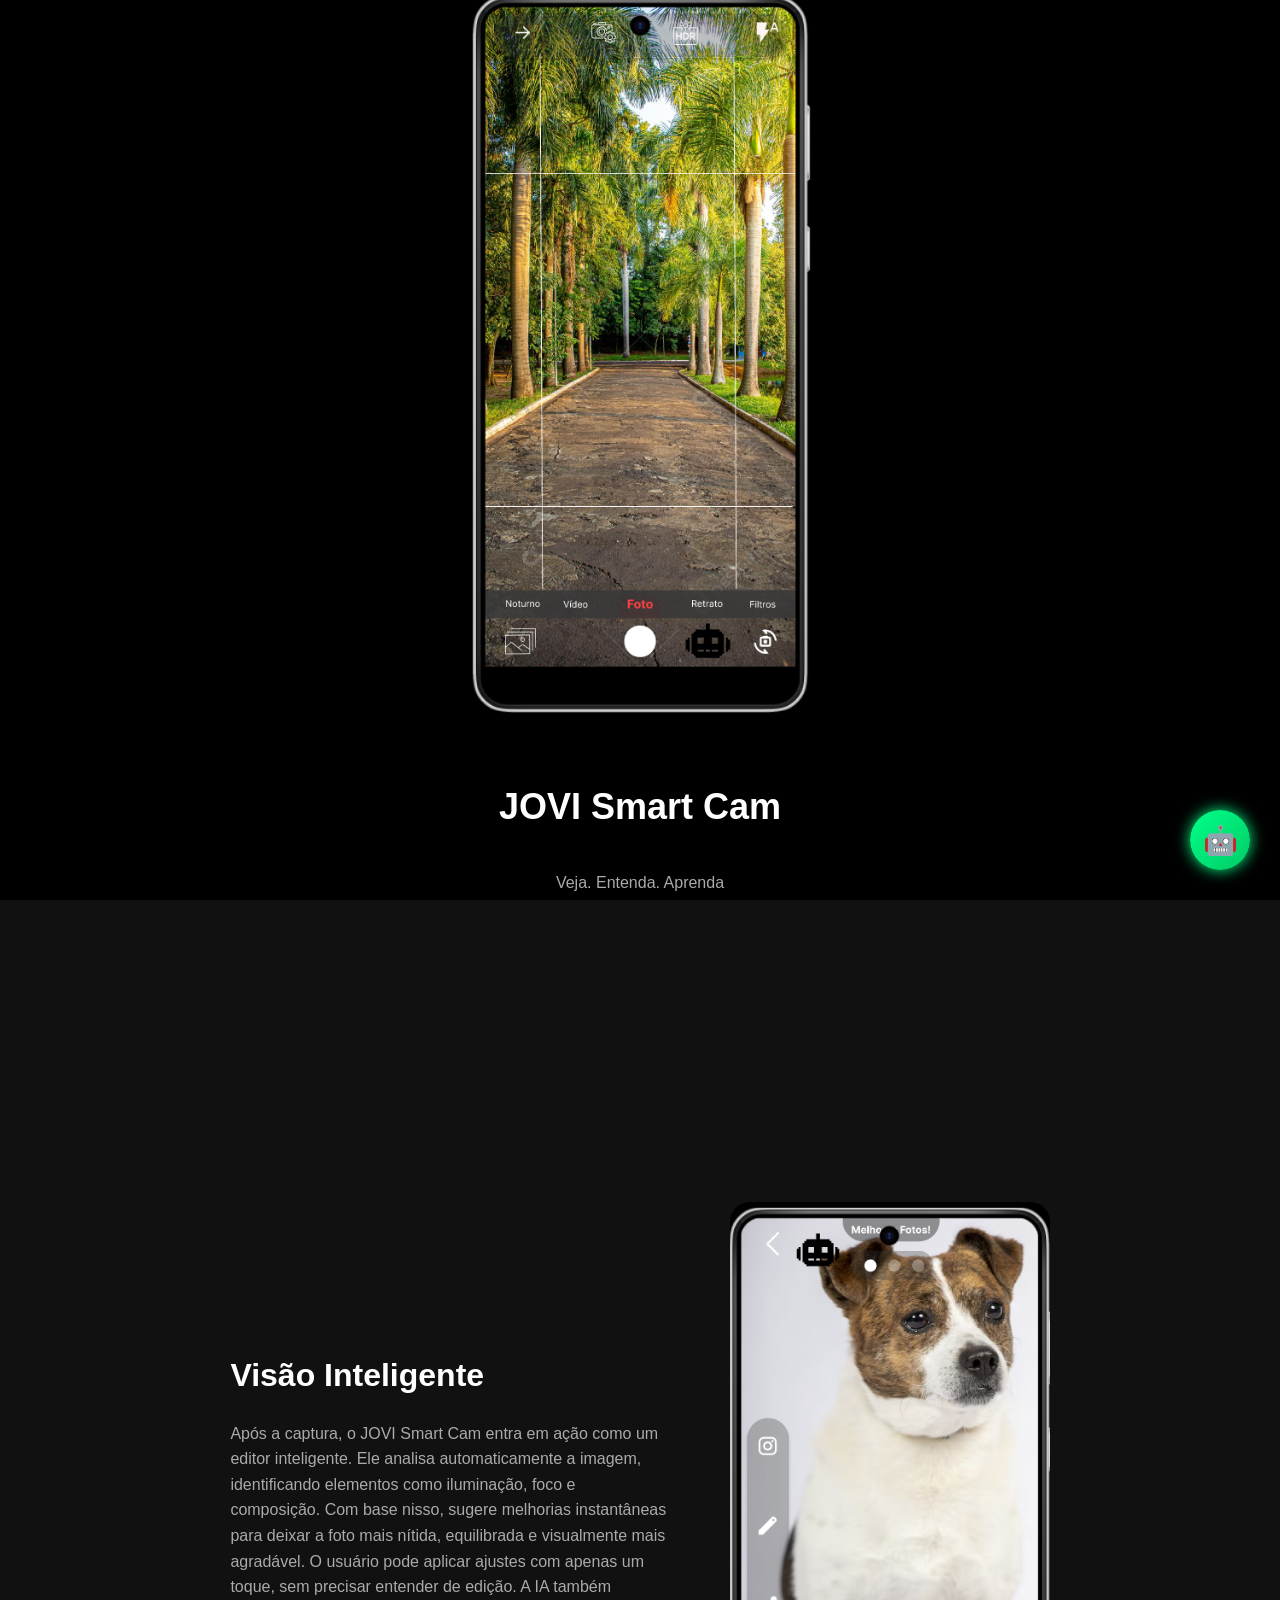
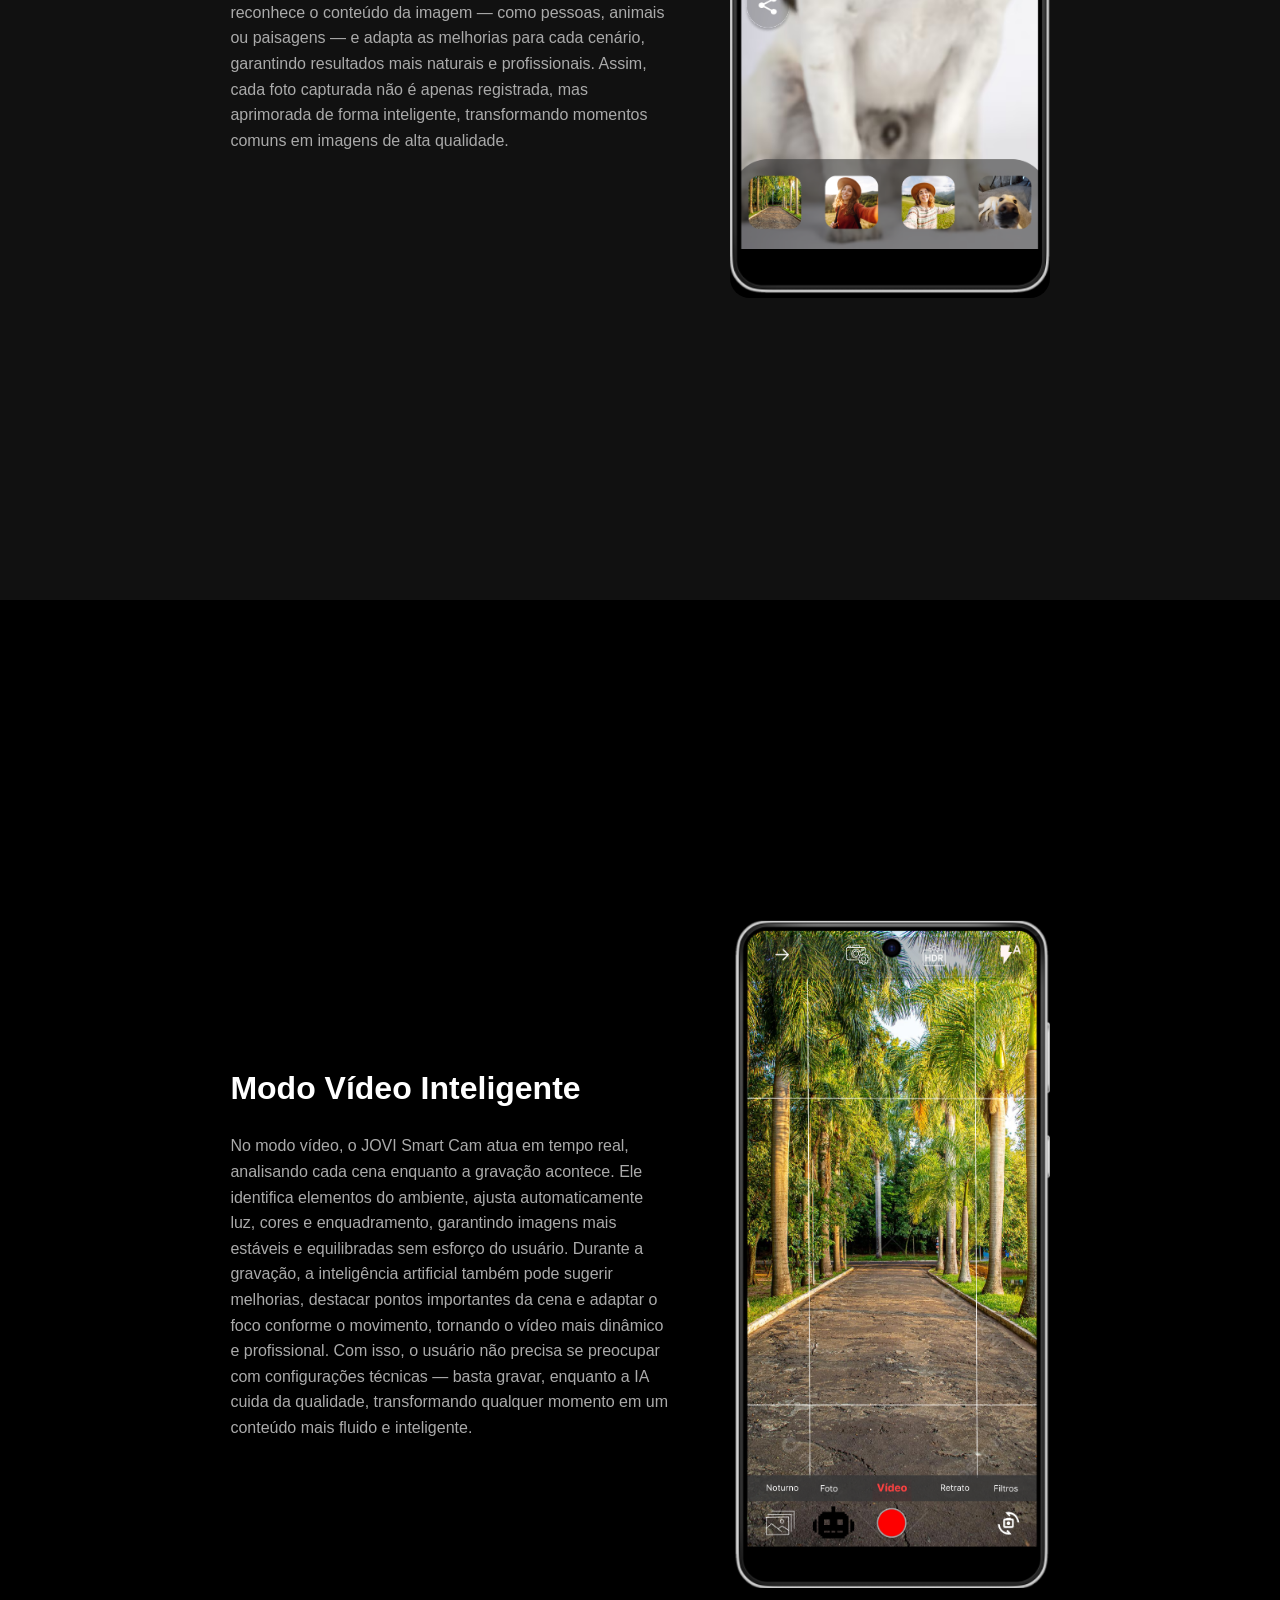
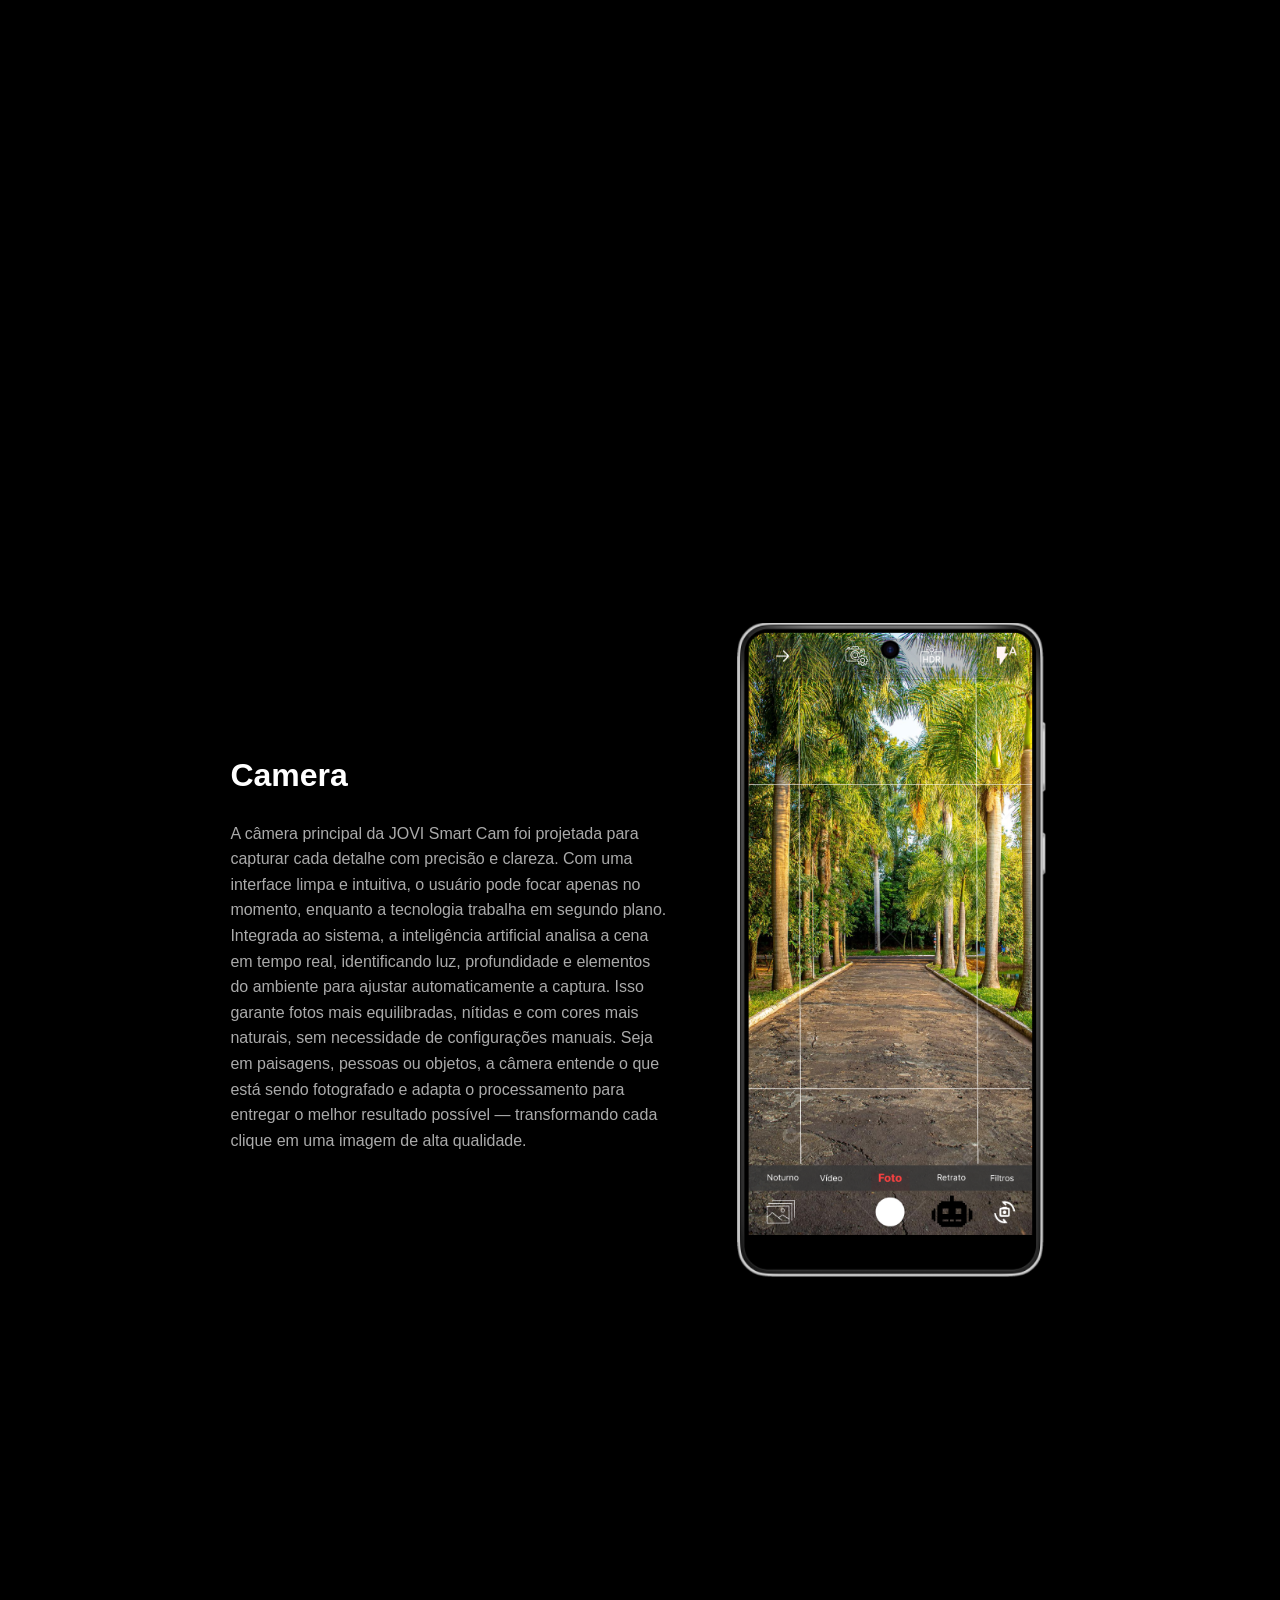
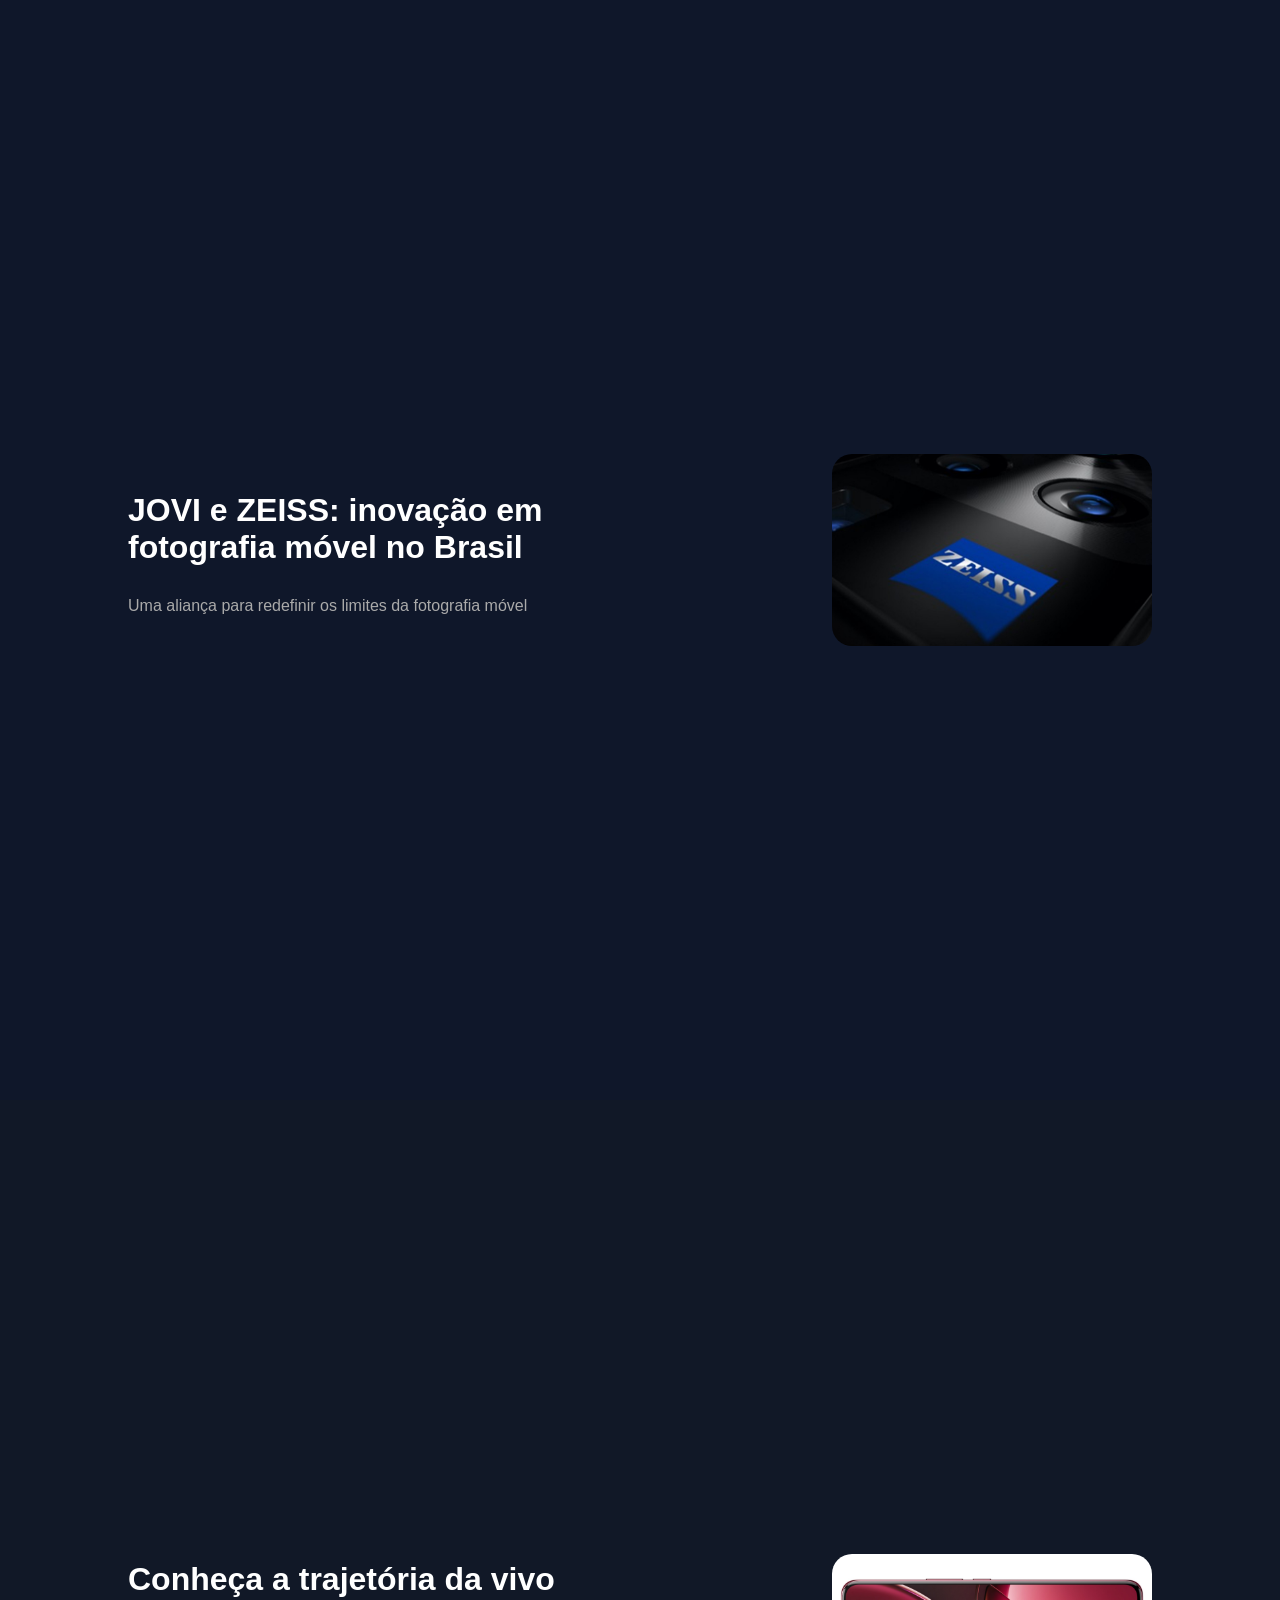
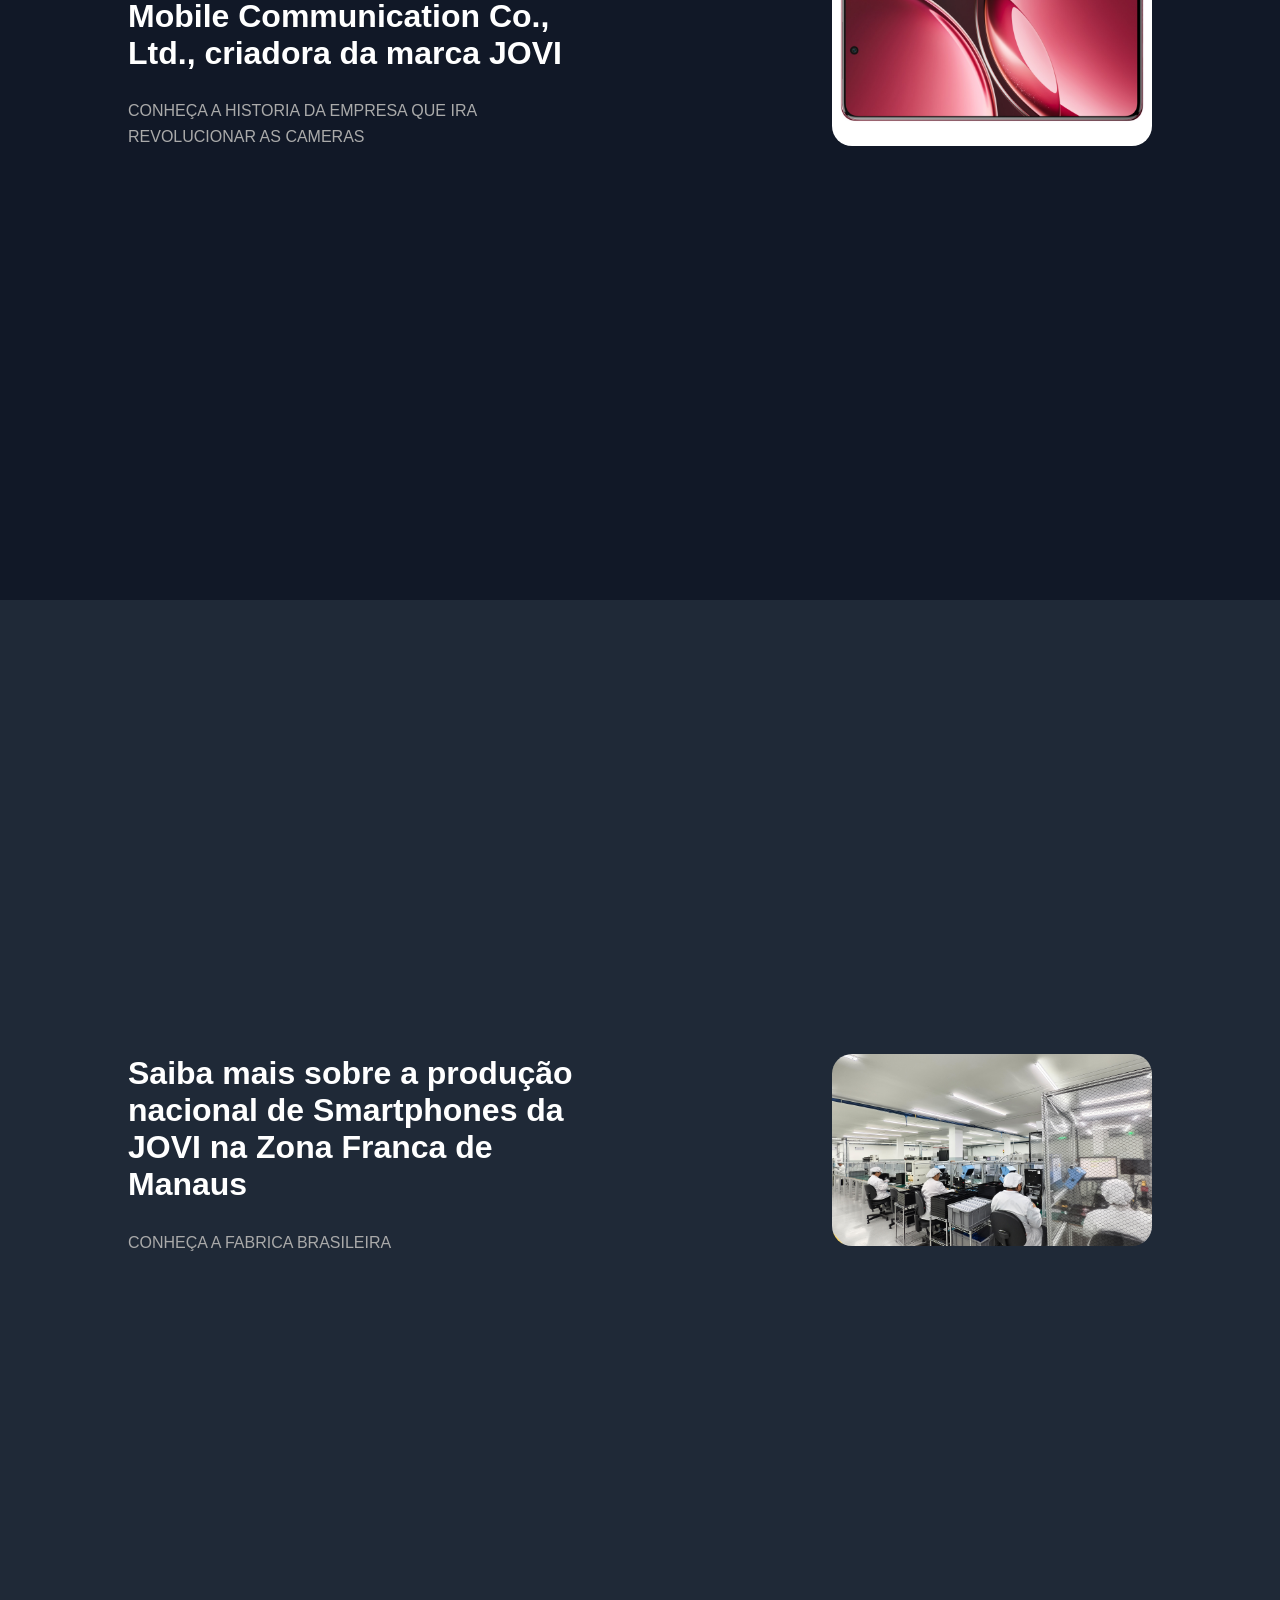
==== index.html @ 8825c3c0 "Add files via upload" ====
<!DOCTYPE html>
<html lang="pt-br">
<head>
<meta charset="UTF-8">
<meta name="viewport" content="width=device-width, initial-scale=1.0">
<title>JOVI Smart Cam</title>

<link rel="stylesheet" href="style.css">
</head>

<body>

<!-- HERO -->
<section class="hero">
    <img src="nova.png" class="animar">

    <h1 class="animar">JOVI Smart Cam</h1>

    <p class="animar">
   Veja. Entenda. Aprenda
    </p>
</section>

<!-- BLOCO 1 -->
<section class="bloco-simples">
    <div class="secao">
        <div class="texto">
            <h2>Visão Inteligente</h2>
            <p>Após a captura, o JOVI Smart Cam entra em ação como um editor inteligente. Ele analisa automaticamente a imagem, identificando elementos como iluminação, foco e composição. Com base nisso, sugere melhorias instantâneas para deixar a foto mais nítida, equilibrada e visualmente mais agradável.
O usuário pode aplicar ajustes com apenas um toque, sem precisar entender de edição. A IA também reconhece o conteúdo da imagem — como pessoas, animais ou paisagens — e adapta as melhorias para cada cenário, garantindo resultados mais naturais e profissionais.
Assim, cada foto capturada não é apenas registrada, mas aprimorada de forma inteligente, transformando momentos comuns em imagens de alta qualidade.</p>
        </div>
        <img src="cachhoro.png" class="animar">
    </div>
</section>

<!-- BLOCO 2 -->
<section class="bloco-simples">
    <div class="secao reverso">
        <img src="video.png" class="animar">
        <div class="texto">
            <h2>Modo Vídeo Inteligente</h2>
            <p>No modo vídeo, o JOVI Smart Cam atua em tempo real, analisando cada cena enquanto a gravação acontece. Ele identifica elementos do ambiente, ajusta automaticamente luz, cores e enquadramento, garantindo imagens mais estáveis e equilibradas sem esforço do usuário.
Durante a gravação, a inteligência artificial também pode sugerir melhorias, destacar pontos importantes da cena e adaptar o foco conforme o movimento, tornando o vídeo mais dinâmico e profissional.
Com isso, o usuário não precisa se preocupar com configurações técnicas — basta gravar, enquanto a IA cuida da qualidade, transformando qualquer momento em um conteúdo mais fluido e inteligente.</p>
        </div>
    </div>
</section>
<section class="bloco-simples">
    <div class="secao reverso">
        <img src="nova.png" class="animar">
        <div class="texto">
            <h2>Camera</h2>
            <p>A câmera principal da JOVI Smart Cam foi projetada para capturar cada detalhe com precisão e clareza. Com uma interface limpa e intuitiva, o usuário pode focar apenas no momento, enquanto a tecnologia trabalha em segundo plano.
Integrada ao sistema, a inteligência artificial analisa a cena em tempo real, identificando luz, profundidade e elementos do ambiente para ajustar automaticamente a captura. Isso garante fotos mais equilibradas, nítidas e com cores mais naturais, sem necessidade de configurações manuais.
Seja em paisagens, pessoas ou objetos, a câmera entende o que está sendo fotografado e adapta o processamento para entregar o melhor resultado possível — transformando cada clique em uma imagem de alta qualidade.</p>
        </div>
    </div>
</section>

<!-- SEÇÃO 1 -->
<a href="https://www.jovimobile.com/br/about-jovi/news/jovi-zeiss-fotografia" target="_blank" class="bloco">
    <section class="secao">
        <div class="texto">
            <h2>JOVI e ZEISS: inovação em fotografia móvel no Brasil</h2>
            <p>Uma aliança para redefinir os limites da fotografia móvel</p>
        </div>
        <img src="zeiss.jpg">
    </section>
</a>

<!-- SEÇÃO 2 -->
<a href="https://www.jovimobile.com/br/about-jovi/news/historia-da-jovi-no-mundo" target="_blank" class="bloco">
    <section class="secao reverso">
        <img src="jvo.jpg">
        <div class="texto">
            <h2>Conheça a trajetória da vivo Mobile Communication Co., Ltd., criadora da marca JOVI</h2>
            <p>CONHEÇA A HISTORIA DA EMPRESA QUE IRA REVOLUCIONAR AS CAMERAS</p>
        </div>
    </section>
</a>

<!-- SEÇÃO 3 -->
<a href="https://www.jovimobile.com/br/about-jovi/news/producao-nacional-brasil" target="_blank" class="bloco">
    <section class="secao">
        <div class="texto">
            <h2>Saiba mais sobre a produção nacional de Smartphones da JOVI na Zona Franca de Manaus</h2>
            <p>CONHEÇA A FABRICA BRASILEIRA</p>
        </div>
        <img src="manaus.jpg">
    </section>
</a>

<!-- BOTÃO -->
<a href="assistente.html" target="_blank">
    <div class="botao">🤖</div>
</a>

<script>
const elementos = document.querySelectorAll('.animar');

function ativar() {
    elementos.forEach(el => {
        const pos = el.getBoundingClientRect().top;
        const tela = window.innerHeight;

        if (pos < tela - 100) {
            el.classList.add('ativo');
        }
    });
}

window.addEventListener('load', ativar);
window.addEventListener('scroll', ativar);
</script>

</body>
</html>
---- style.css ----
/* RESET BÁSICO */
body {
    margin: 0;
    font-family: Arial, sans-serif;
    background: #000;
    color: white;
}

/* HERO */
.hero {
    height: 100vh;
    display: flex;
    flex-direction: column;
    justify-content: center;
    align-items: center;
    background: #000;
}

.hero img {
    width: 350px;
    margin-bottom: 40px;
}

.hero h1 {
    font-size: 36px;
}

.hero p {
    color: #aaa;
}

/* ANIMAÇÃO */
.animar {
    opacity: 0;
    transform: translateY(50px);
    transition: 1s ease;
}

.animar.ativo {
    opacity: 1;
    transform: translateY(0);
}

/* BLOCOS SIMPLES */
.bloco-simples {
    padding: 100px 10%;
}

/* BLOCO CLICÁVEL */
.bloco {
    text-decoration: none;
    color: white;
    display: block;
}

/* SEÇÃO */
.secao {
    display: flex;
    align-items: center;
    justify-content: space-between;
    gap: 60px;
    min-height: 100vh;
    padding: 100px 10%;
    transition: 0.5s;
}

/* INVERTE LADO */
.reverso {
    flex-direction: row-reverse;
}

/* TEXTO */
.texto {
    max-width: 450px;
}

.texto h2 {
    font-size: 32px;
}

.texto p {
    color: #aaa;
    line-height: 1.6;
}

/* IMAGEM */
.secao img {
    width: 320px;
    border-radius: 20px;
    transition: 0.4s;
}

/* HOVER */
.bloco:hover img {
    transform: scale(1.05);
}

.bloco:hover {
    background: #111;
}

/* BOTÃO IA */
.botao {
    position: fixed;
    bottom: 30px;
    right: 30px;
    background: linear-gradient(135deg, #00ff88, #00cc66);
    width: 60px;
    height: 60px;
    border-radius: 50%;
    display: flex;
    align-items: center;
    justify-content: center;
    font-size: 28px;
    box-shadow: 0 0 15px #00ff88;
    cursor: pointer;
}

/* ========================= */
/* 🎨 CORES DIFERENTES (CHAVE) */
/* ========================= */

/* BLOCO 1 */
.bloco:nth-of-type(1) {
    background: #0f172a; /* azul escuro */
}

/* BLOCO 2 */
.bloco:nth-of-type(2) {
    background: #111827; /* azul/cinza */
}

/* BLOCO 3 */
.bloco:nth-of-type(3) {
    background: #1f2937; /* cinza premium */
}

/* BLOCOS SIMPLES */
.bloco-simples:nth-of-type(1) {
    background: #0b0b0b;
}

.bloco-simples:nth-of-type(2) {
    background: #111;
}

/* TRANSIÇÃO SUAVE */
.secao {
    transition: background 0.5s ease, transform 0.3s ease;
}
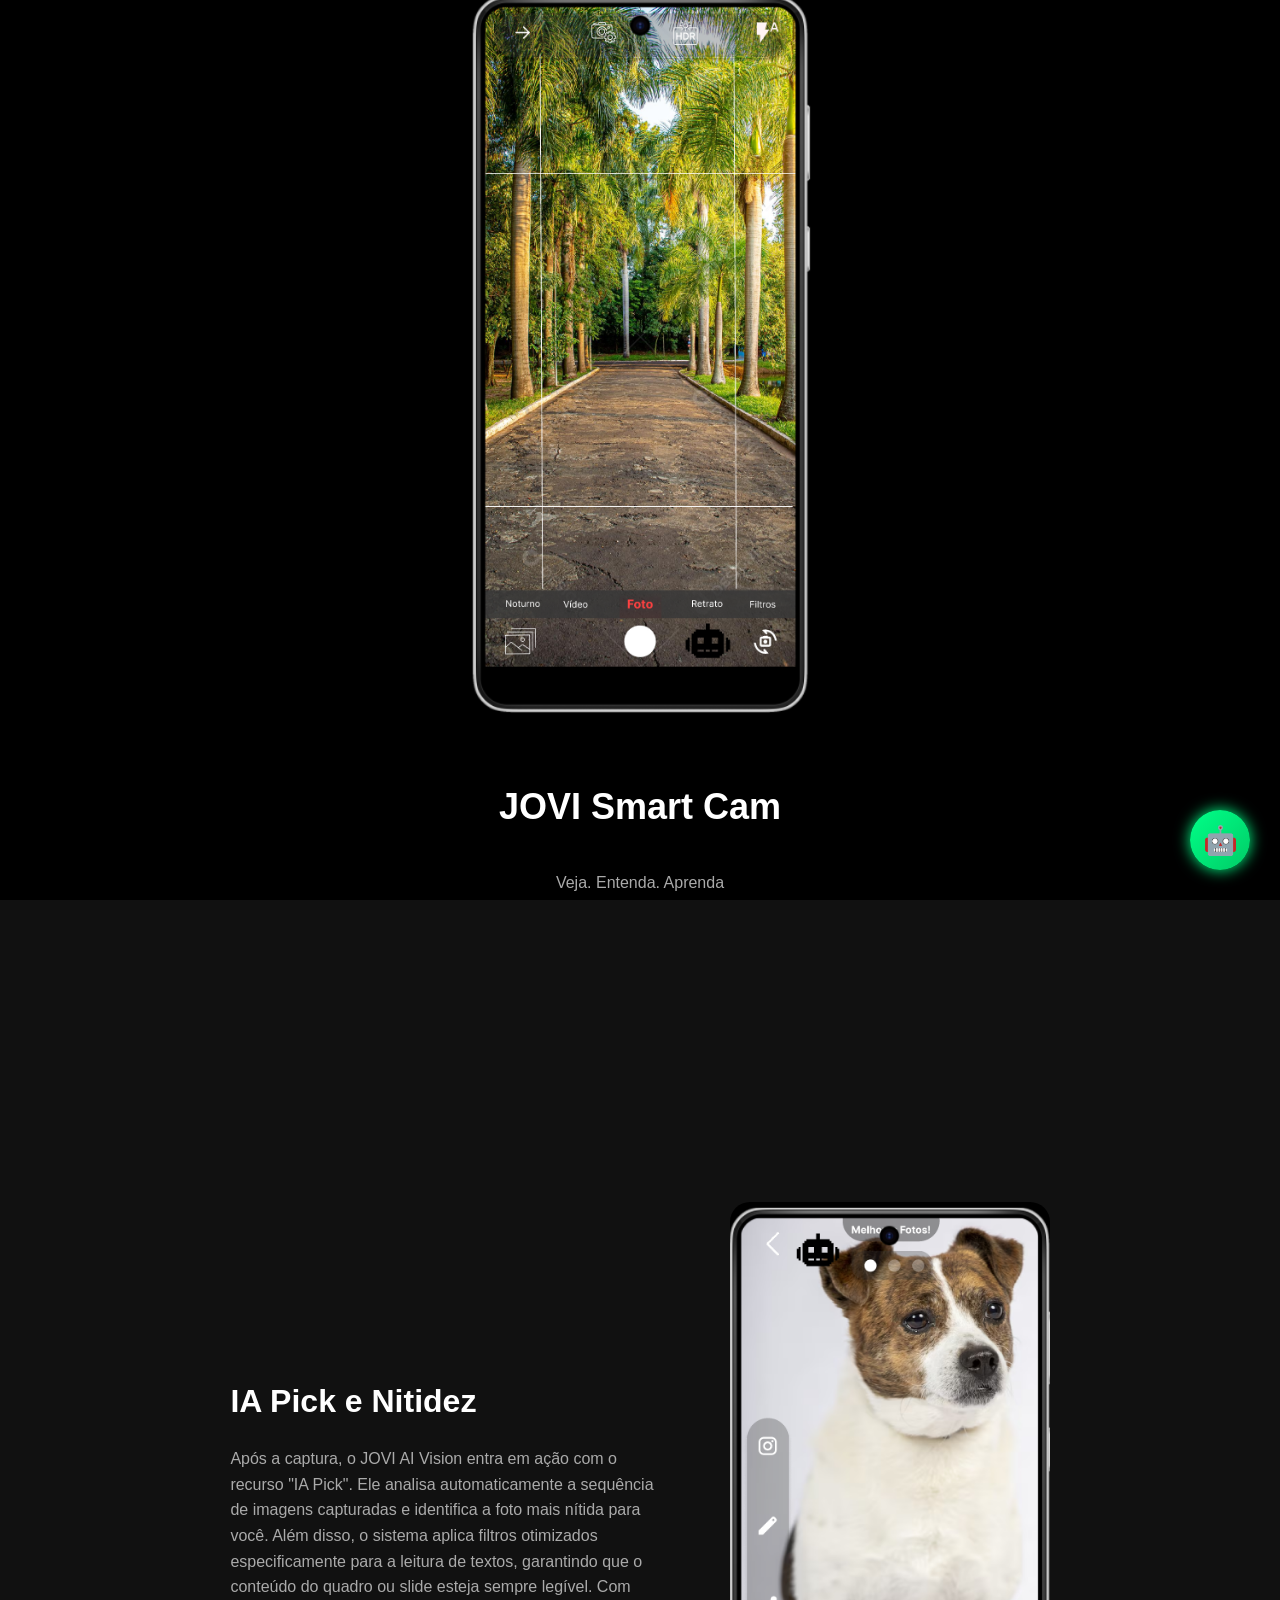
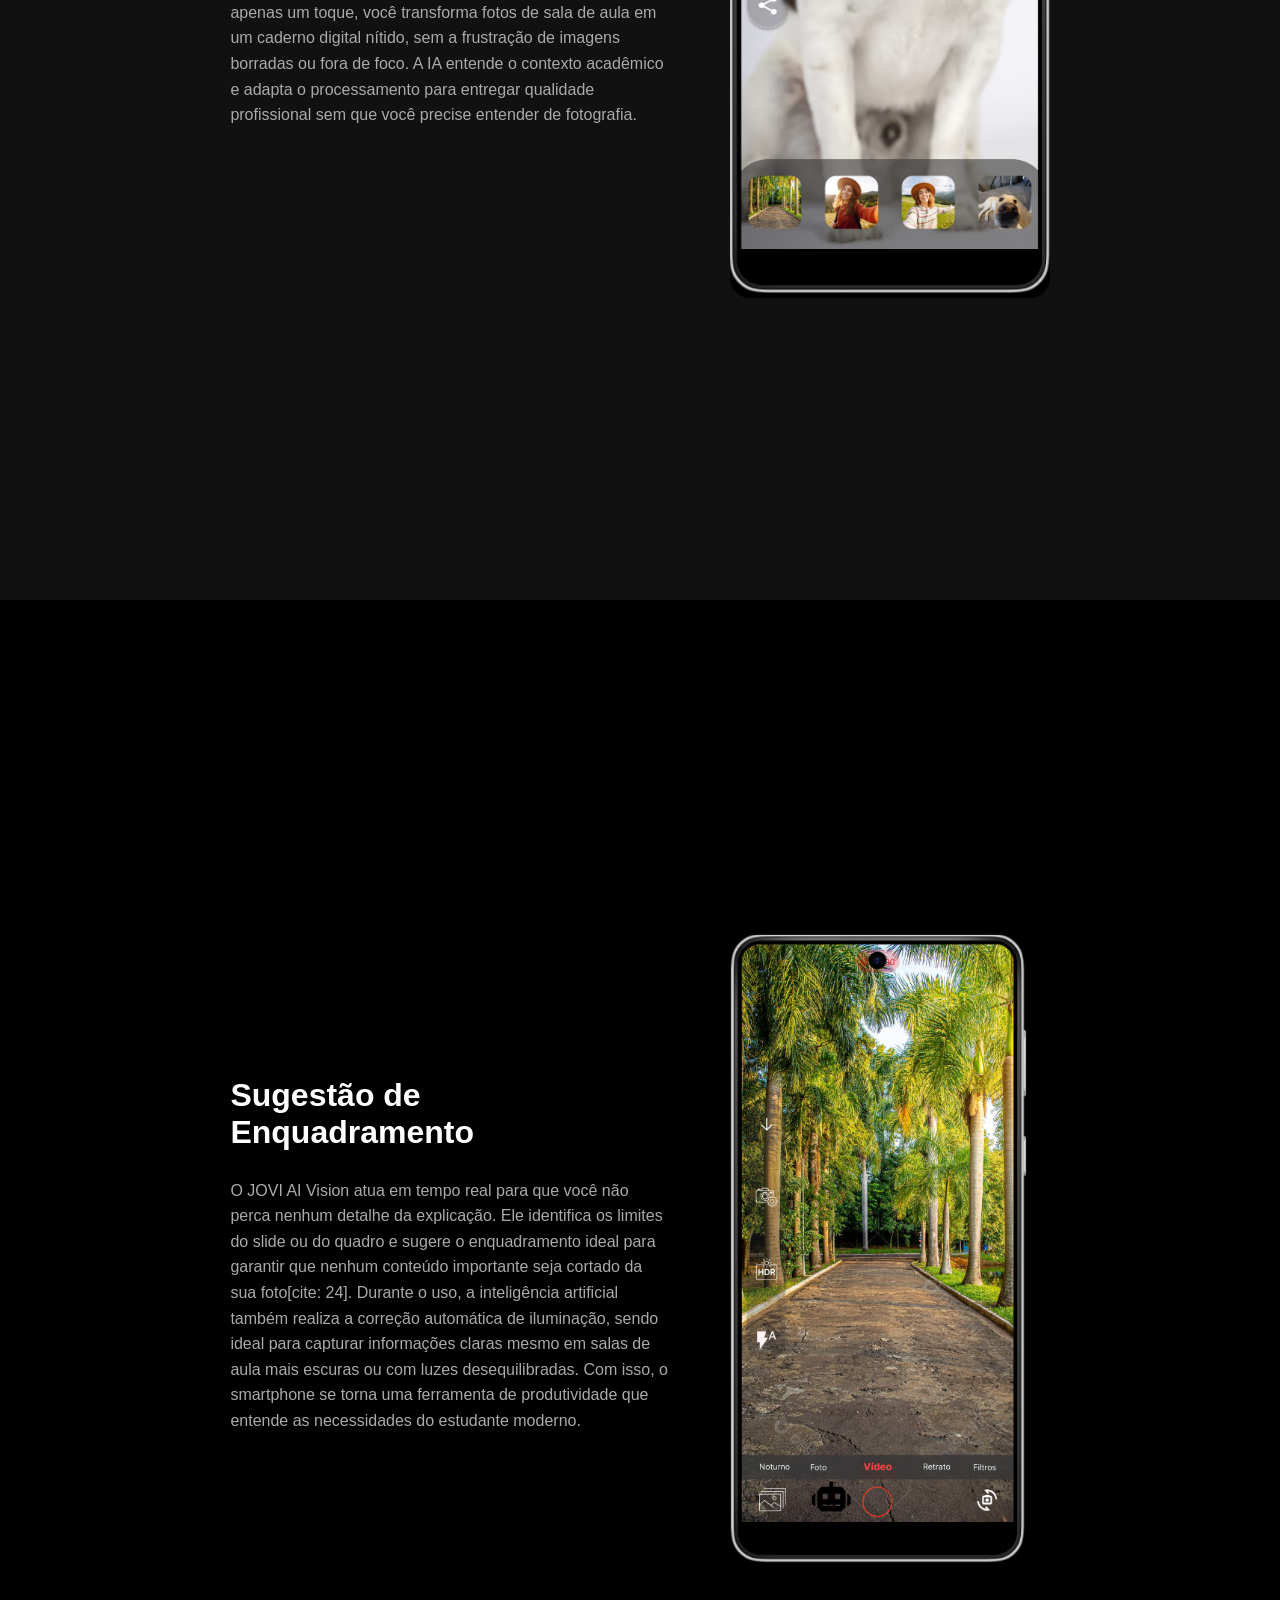
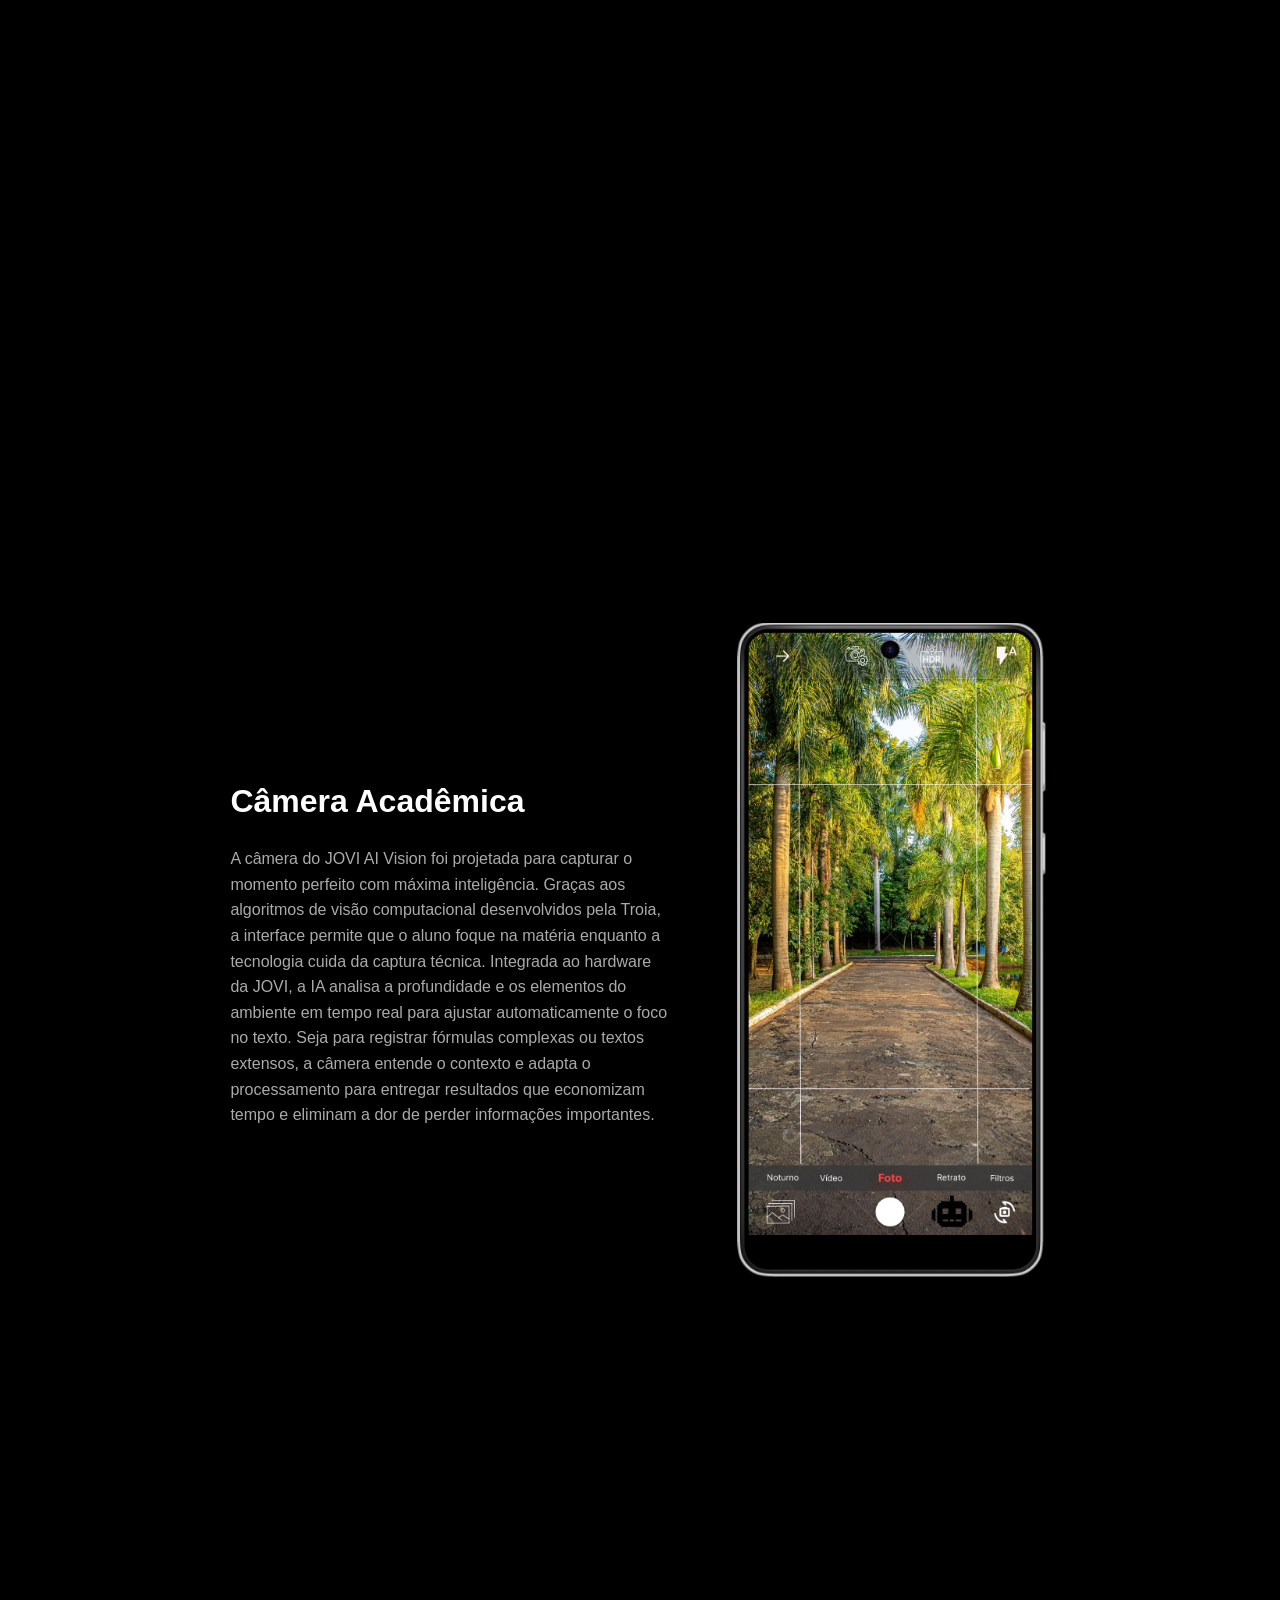
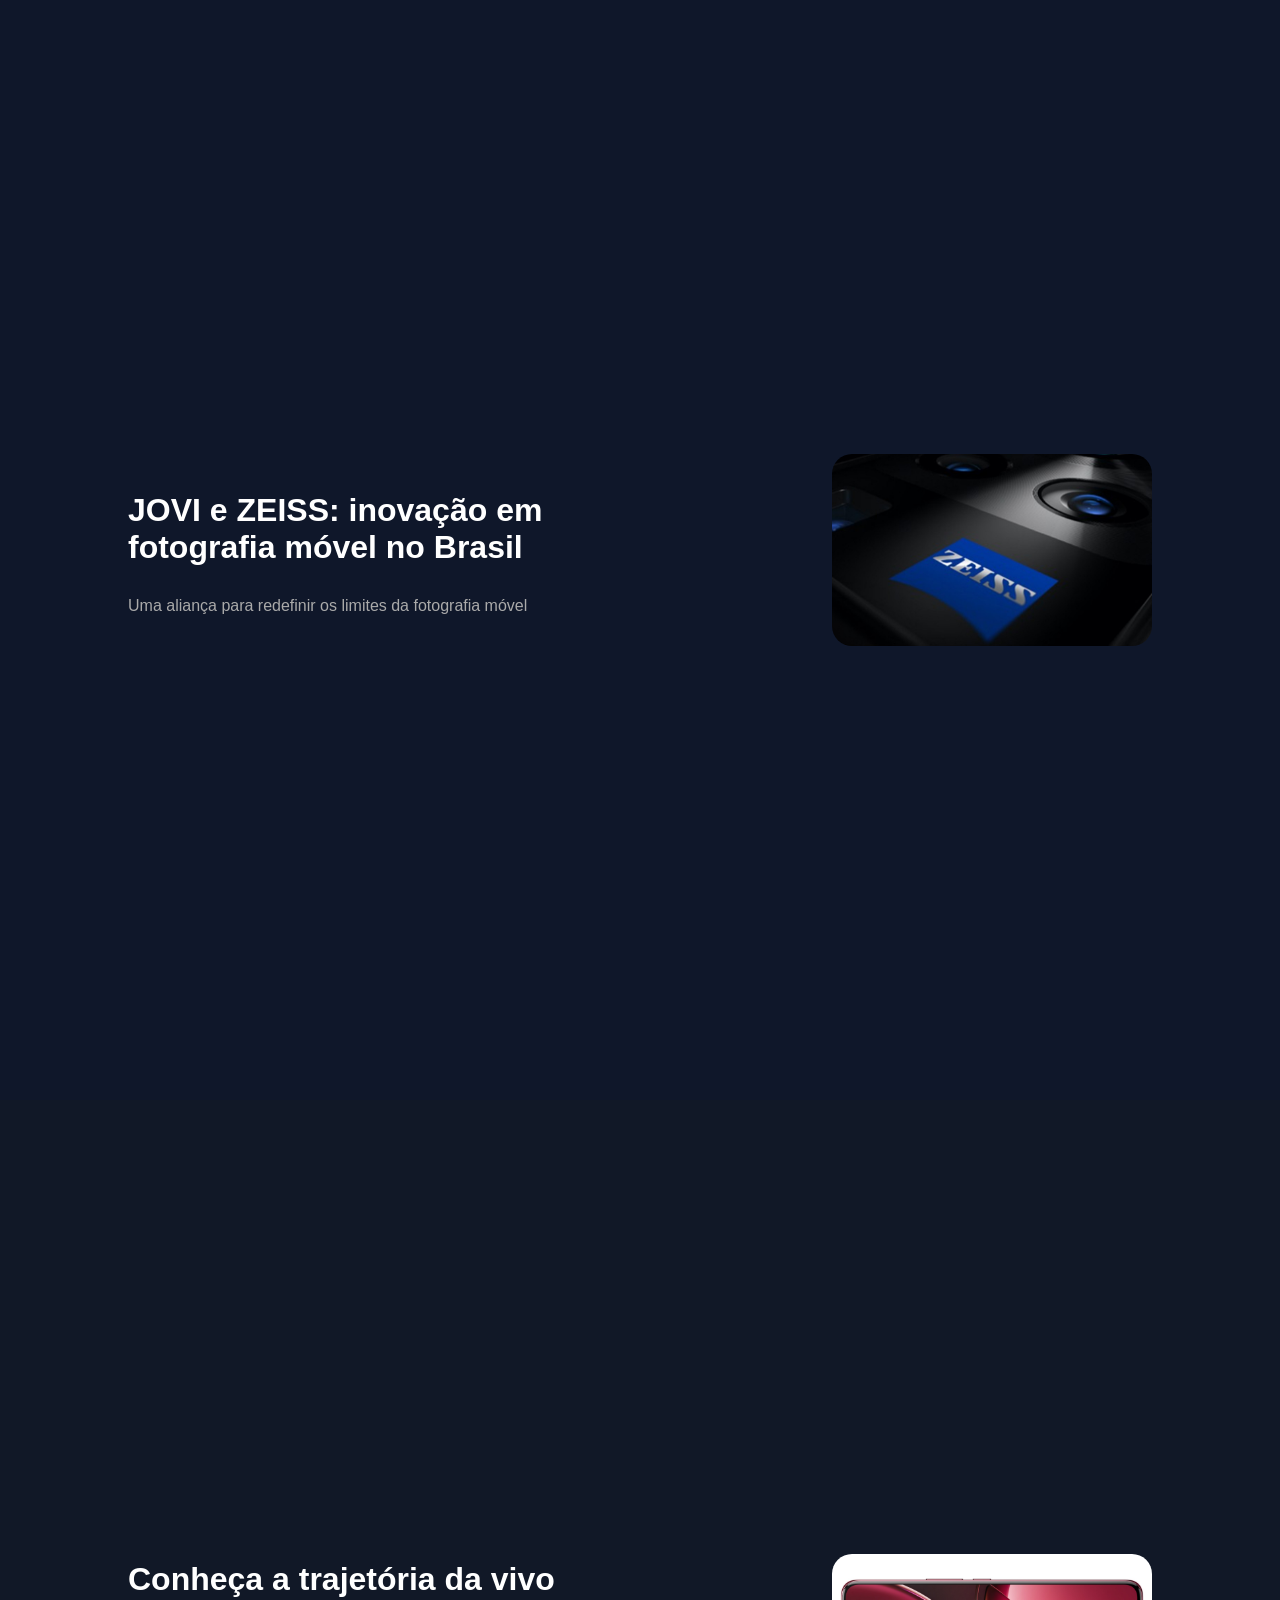
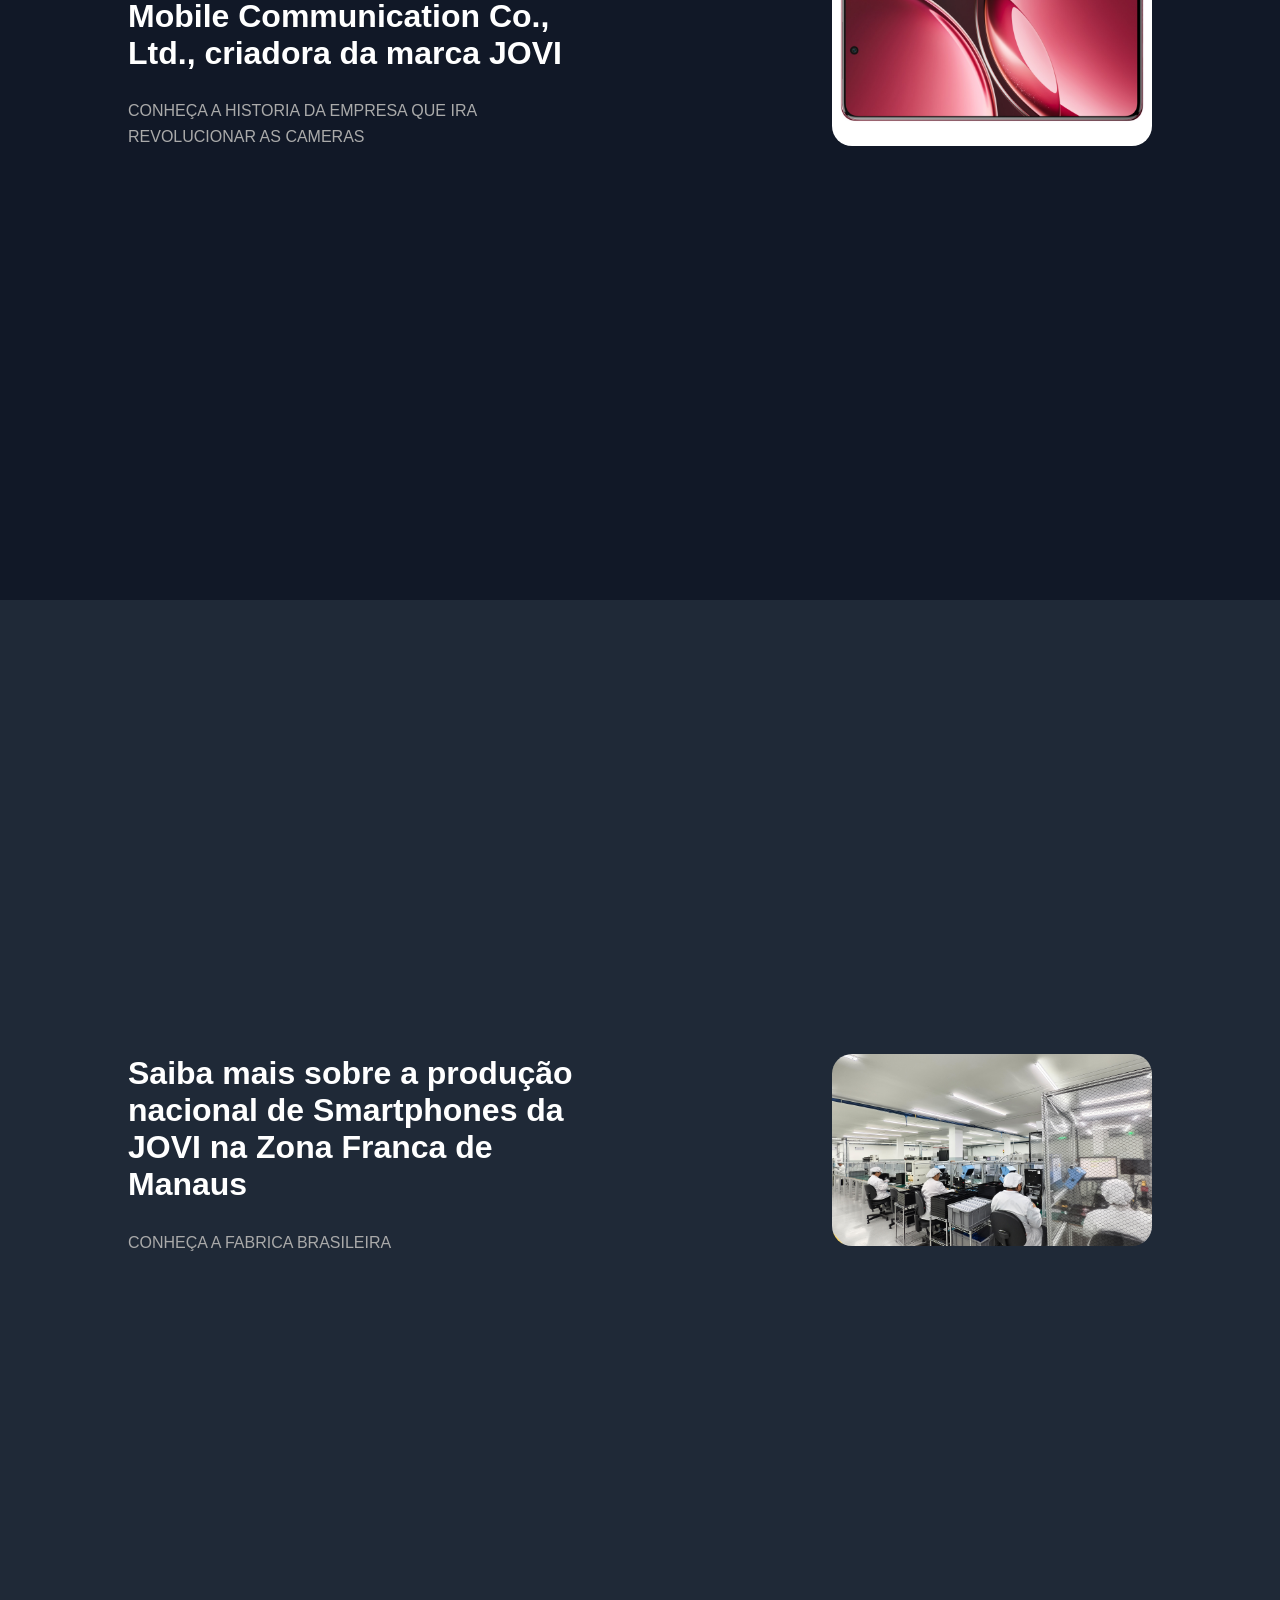
==== commit eec1ee55: "Update index.html" ====
--- a/index.html
+++ b/index.html
@@ -21,39 +21,35 @@
     </p>
 </section>
 
-<!-- BLOCO 1 -->
 <section class="bloco-simples">
     <div class="secao">
         <div class="texto">
-            <h2>Visão Inteligente</h2>
-            <p>Após a captura, o JOVI Smart Cam entra em ação como um editor inteligente. Ele analisa automaticamente a imagem, identificando elementos como iluminação, foco e composição. Com base nisso, sugere melhorias instantâneas para deixar a foto mais nítida, equilibrada e visualmente mais agradável.
-O usuário pode aplicar ajustes com apenas um toque, sem precisar entender de edição. A IA também reconhece o conteúdo da imagem — como pessoas, animais ou paisagens — e adapta as melhorias para cada cenário, garantindo resultados mais naturais e profissionais.
-Assim, cada foto capturada não é apenas registrada, mas aprimorada de forma inteligente, transformando momentos comuns em imagens de alta qualidade.</p>
+            <h2>IA Pick e Nitidez</h2>
+            <p>Após a captura, o JOVI AI Vision entra em ação com o recurso "IA Pick". Ele analisa automaticamente a sequência de imagens capturadas e identifica a foto mais nítida para você. Além disso, o sistema aplica filtros otimizados especificamente para a leitura de textos, garantindo que o conteúdo do quadro ou slide esteja sempre legível.
+Com apenas um toque, você transforma fotos de sala de aula em um caderno digital nítido, sem a frustração de imagens borradas ou fora de foco. A IA entende o contexto acadêmico e adapta o processamento para entregar qualidade profissional sem que você precise entender de fotografia.</p>
         </div>
         <img src="cachhoro.png" class="animar">
     </div>
 </section>
 
-<!-- BLOCO 2 -->
 <section class="bloco-simples">
     <div class="secao reverso">
-        <img src="video.png" class="animar">
+        <img src="grava.png" class="animar">
         <div class="texto">
-            <h2>Modo Vídeo Inteligente</h2>
-            <p>No modo vídeo, o JOVI Smart Cam atua em tempo real, analisando cada cena enquanto a gravação acontece. Ele identifica elementos do ambiente, ajusta automaticamente luz, cores e enquadramento, garantindo imagens mais estáveis e equilibradas sem esforço do usuário.
-Durante a gravação, a inteligência artificial também pode sugerir melhorias, destacar pontos importantes da cena e adaptar o foco conforme o movimento, tornando o vídeo mais dinâmico e profissional.
-Com isso, o usuário não precisa se preocupar com configurações técnicas — basta gravar, enquanto a IA cuida da qualidade, transformando qualquer momento em um conteúdo mais fluido e inteligente.</p>
+            <h2>Sugestão de Enquadramento</h2>
+            <p>O JOVI AI Vision atua em tempo real para que você não perca nenhum detalhe da explicação. Ele identifica os limites do slide ou do quadro e sugere o enquadramento ideal para garantir que nenhum conteúdo importante seja cortado da sua foto[cite: 24].
+Durante o uso, a inteligência artificial também realiza a correção automática de iluminação, sendo ideal para capturar informações claras mesmo em salas de aula mais escuras ou com luzes desequilibradas. Com isso, o smartphone se torna uma ferramenta de produtividade que entende as necessidades do estudante moderno.</p>
         </div>
     </div>
 </section>
+
 <section class="bloco-simples">
     <div class="secao reverso">
         <img src="nova.png" class="animar">
         <div class="texto">
-            <h2>Camera</h2>
-            <p>A câmera principal da JOVI Smart Cam foi projetada para capturar cada detalhe com precisão e clareza. Com uma interface limpa e intuitiva, o usuário pode focar apenas no momento, enquanto a tecnologia trabalha em segundo plano.
-Integrada ao sistema, a inteligência artificial analisa a cena em tempo real, identificando luz, profundidade e elementos do ambiente para ajustar automaticamente a captura. Isso garante fotos mais equilibradas, nítidas e com cores mais naturais, sem necessidade de configurações manuais.
-Seja em paisagens, pessoas ou objetos, a câmera entende o que está sendo fotografado e adapta o processamento para entregar o melhor resultado possível — transformando cada clique em uma imagem de alta qualidade.</p>
+            <h2>Câmera Acadêmica</h2>
+            <p>A câmera do JOVI AI Vision foi projetada para capturar o momento perfeito com máxima inteligência. Graças aos algoritmos de visão computacional desenvolvidos pela Troia, a interface permite que o aluno foque na matéria enquanto a tecnologia cuida da captura técnica.
+Integrada ao hardware da JOVI, a IA analisa a profundidade e os elementos do ambiente em tempo real para ajustar automaticamente o foco no texto. Seja para registrar fórmulas complexas ou textos extensos, a câmera entende o contexto e adapta o processamento para entregar resultados que economizam tempo e eliminam a dor de perder informações importantes.</p>
         </div>
     </div>
 </section>
@@ -115,4 +111,4 @@
 </script>
 
 </body>
-</html>+</html>
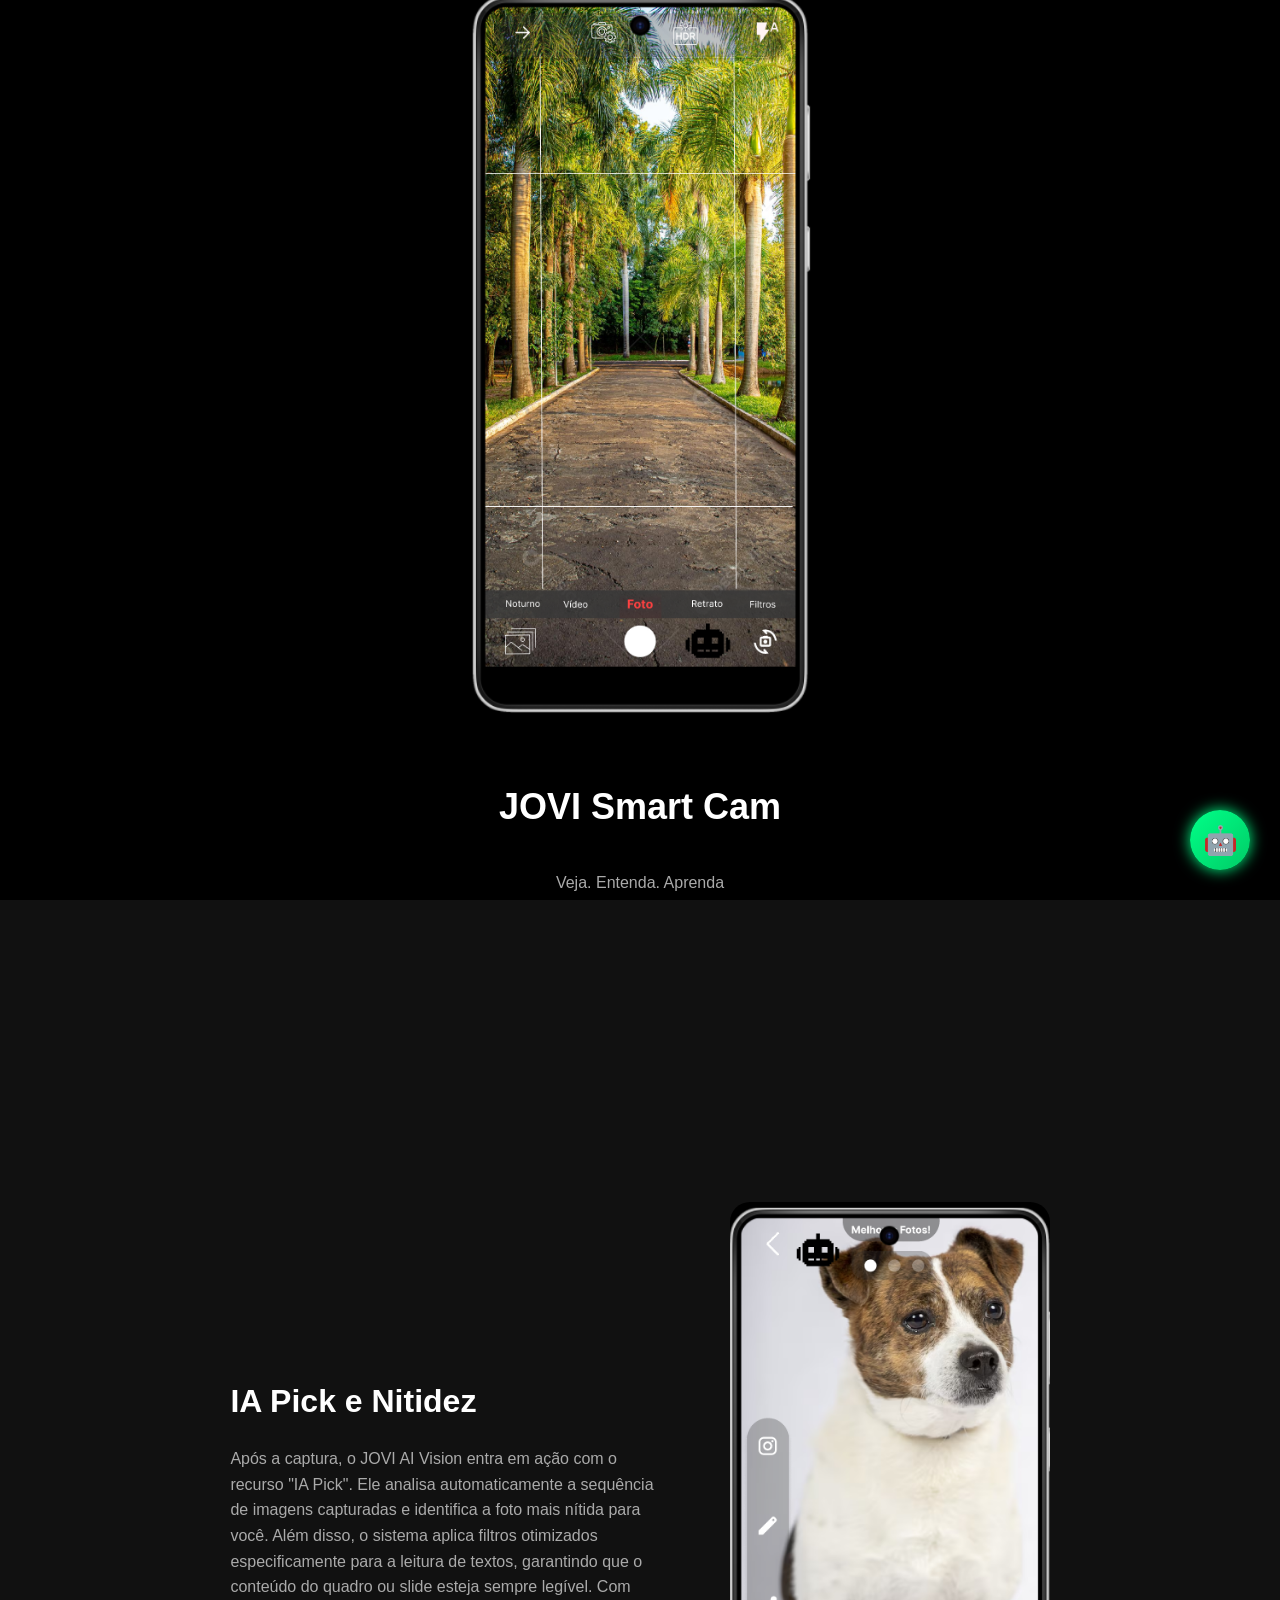
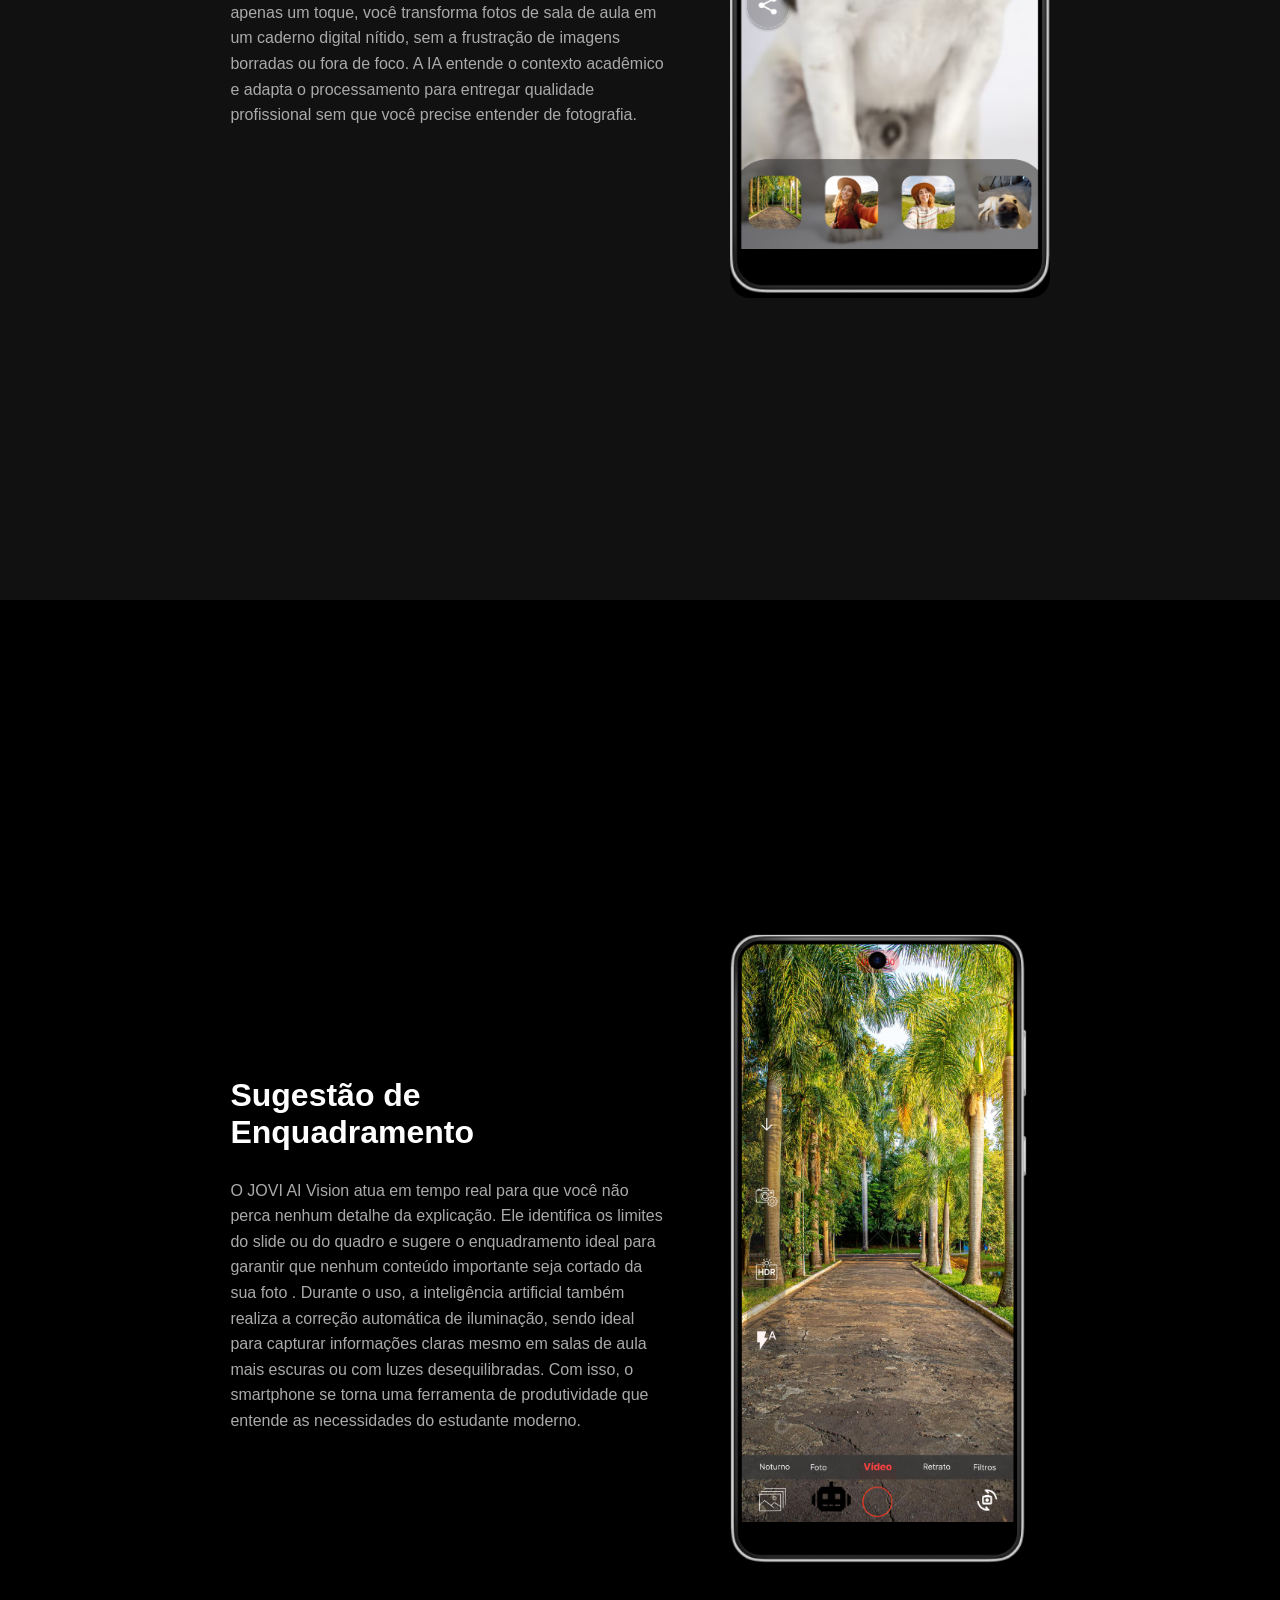
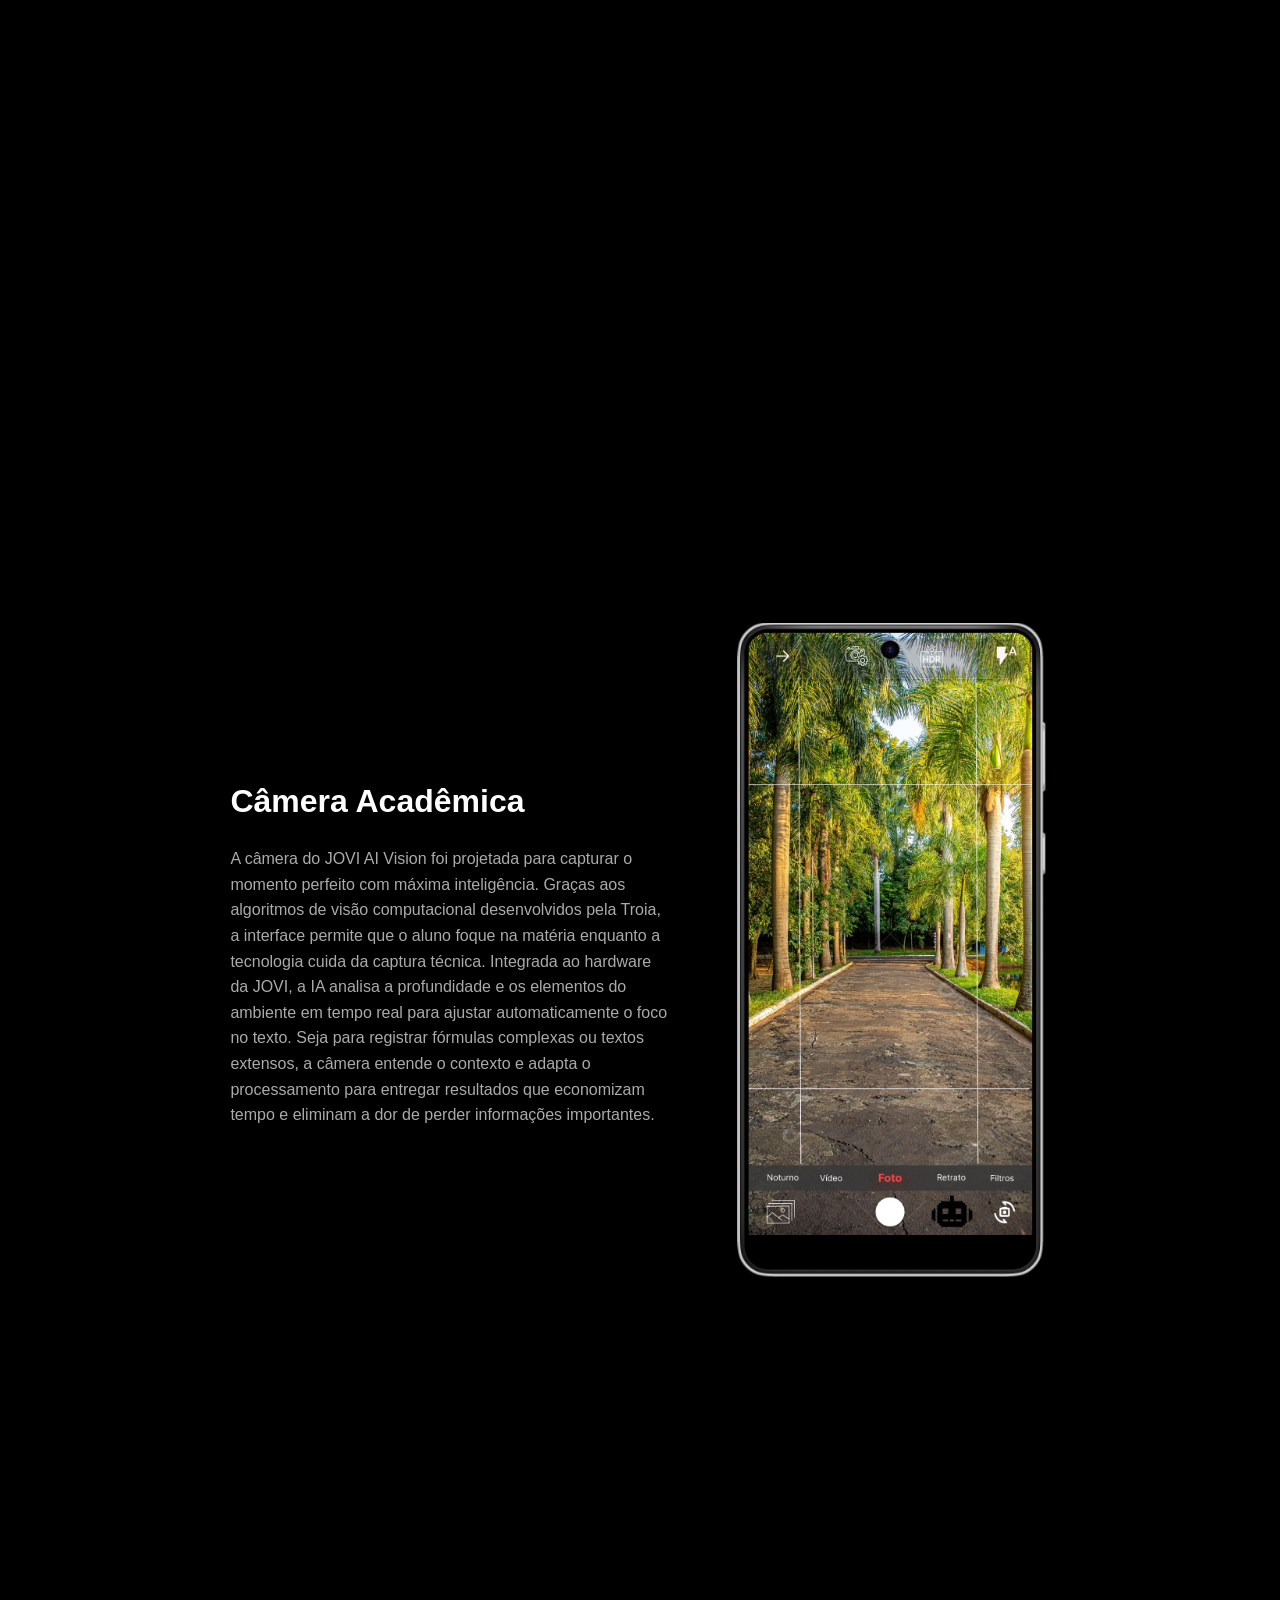
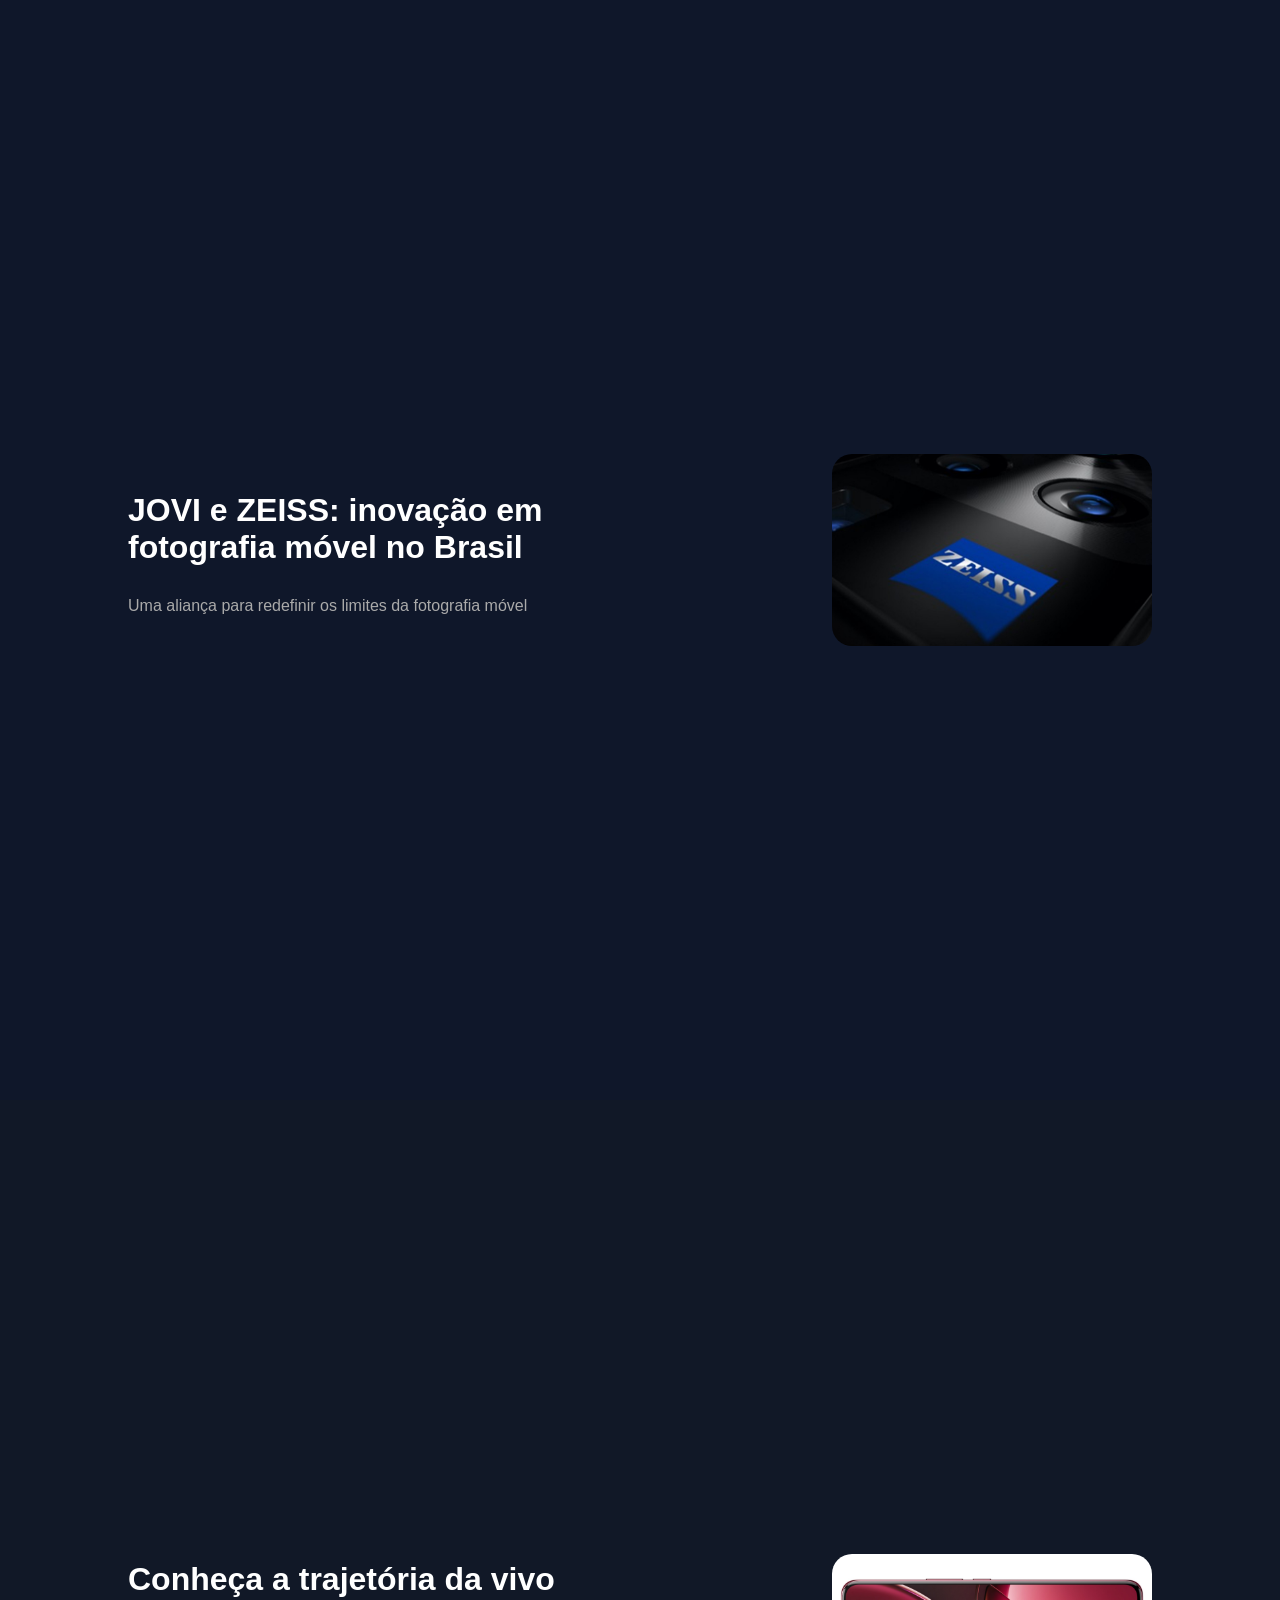
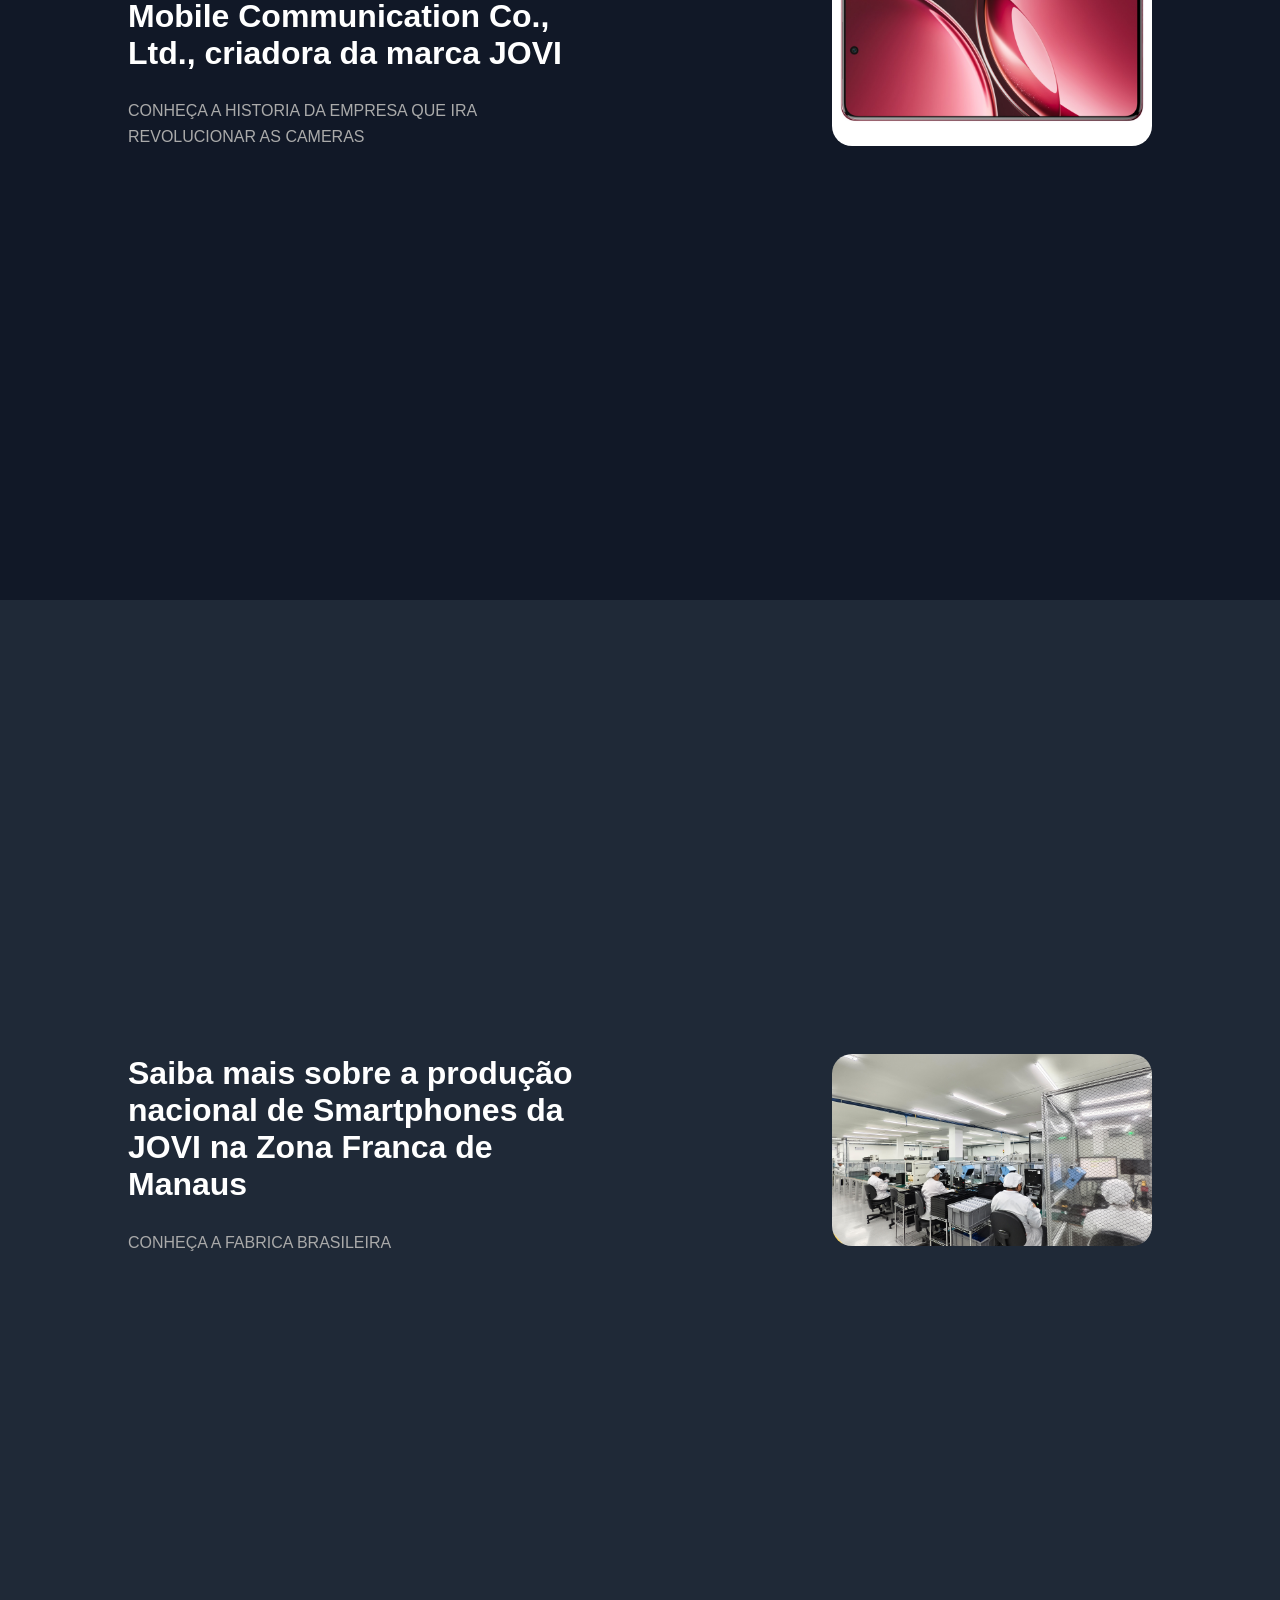
==== commit 5ad21fb7: "Update index.html" ====
--- a/index.html
+++ b/index.html
@@ -37,7 +37,8 @@
         <img src="grava.png" class="animar">
         <div class="texto">
             <h2>Sugestão de Enquadramento</h2>
-            <p>O JOVI AI Vision atua em tempo real para que você não perca nenhum detalhe da explicação. Ele identifica os limites do slide ou do quadro e sugere o enquadramento ideal para garantir que nenhum conteúdo importante seja cortado da sua foto[cite: 24].
+            <p>O JOVI AI Vision atua em tempo real para que você não perca nenhum detalhe da explicação. Ele identifica os limites do slide ou do quadro e sugere o enquadramento ideal para garantir que nenhum conteúdo importante seja cortado da sua foto
+                .
 Durante o uso, a inteligência artificial também realiza a correção automática de iluminação, sendo ideal para capturar informações claras mesmo em salas de aula mais escuras ou com luzes desequilibradas. Com isso, o smartphone se torna uma ferramenta de produtividade que entende as necessidades do estudante moderno.</p>
         </div>
     </div>
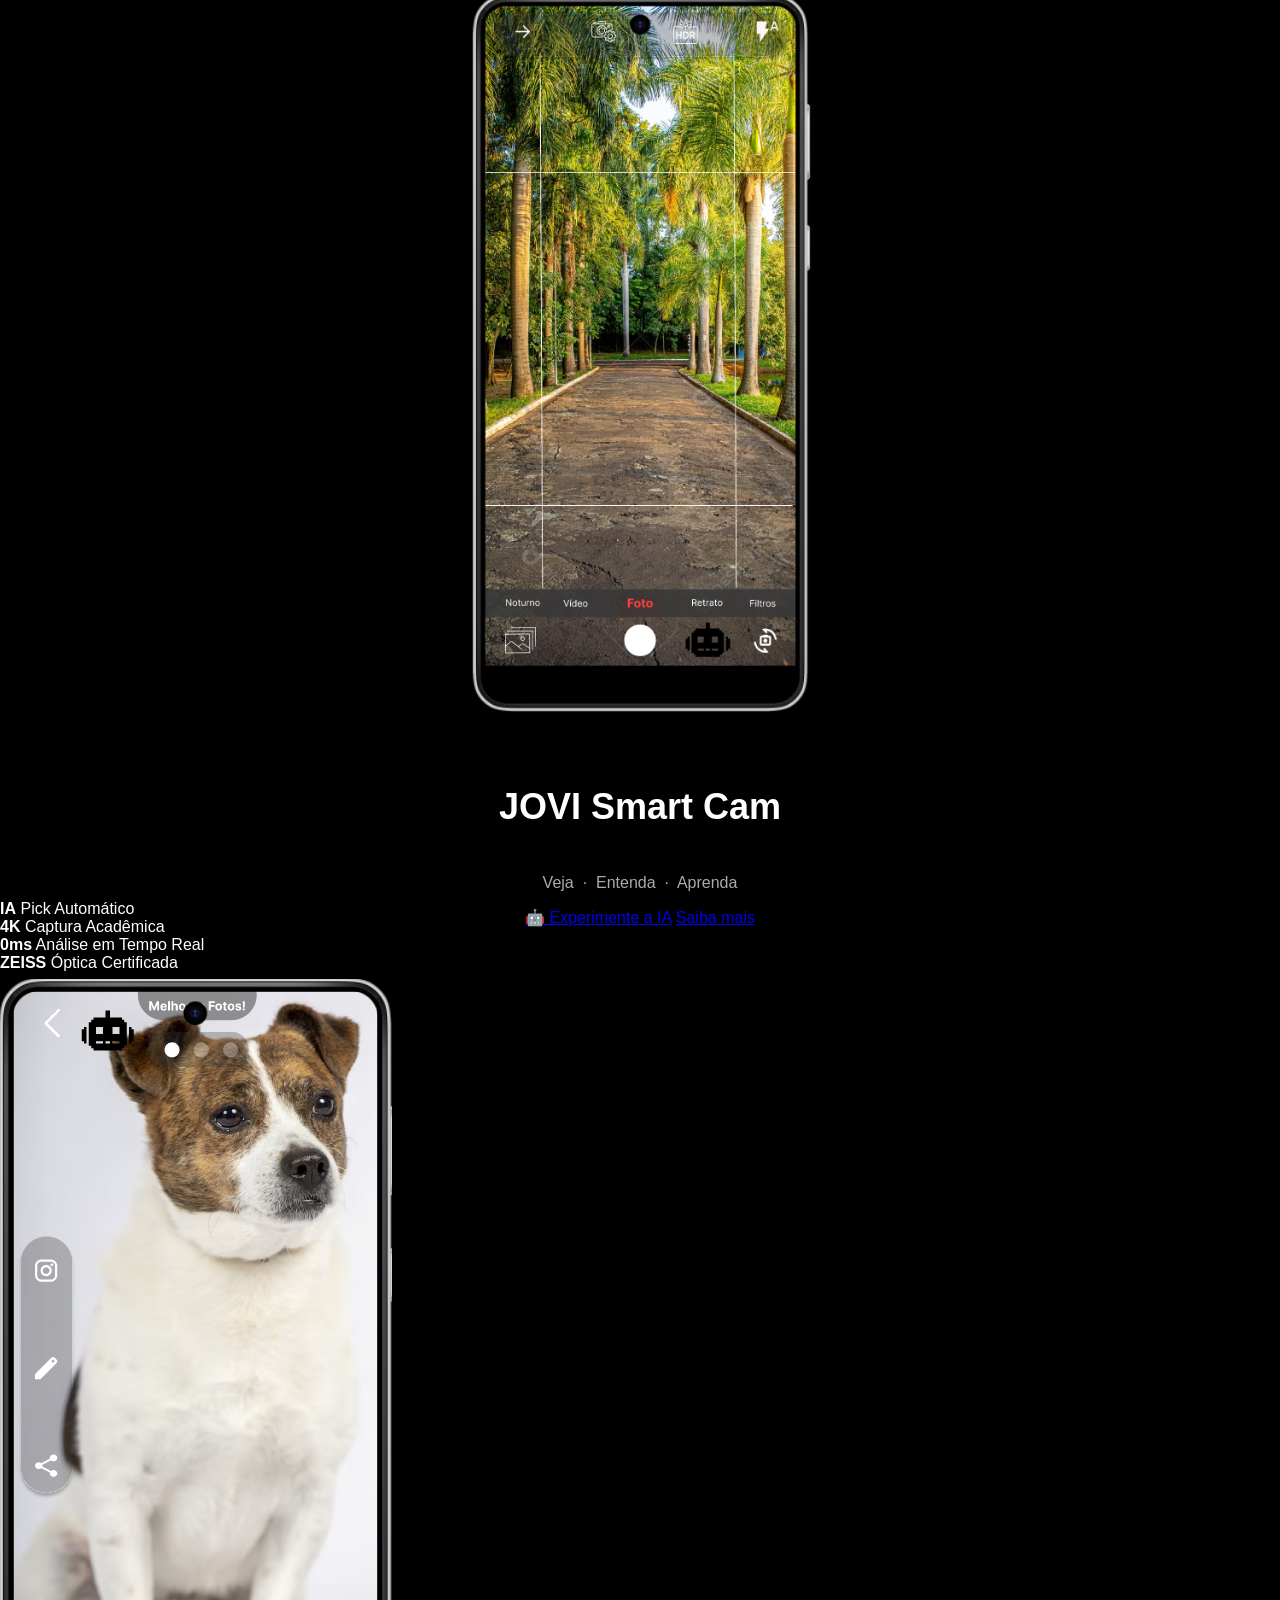
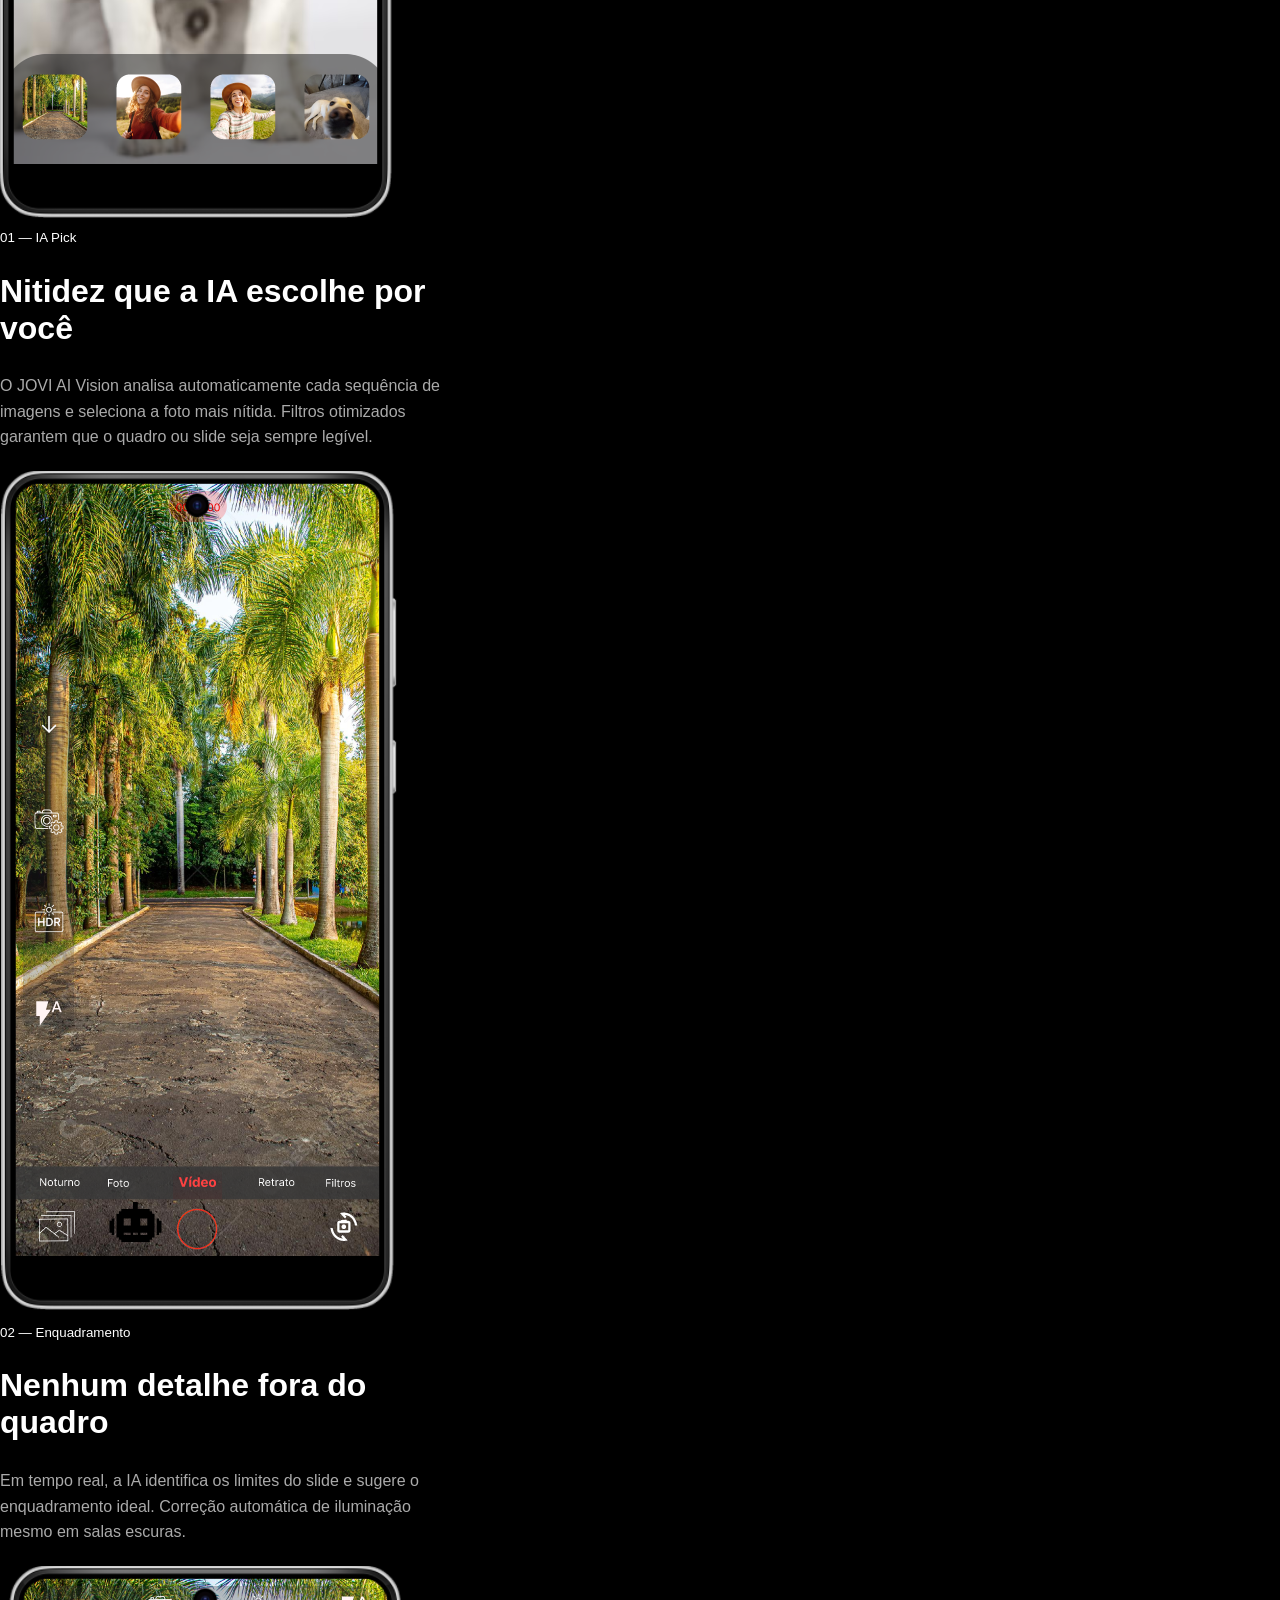
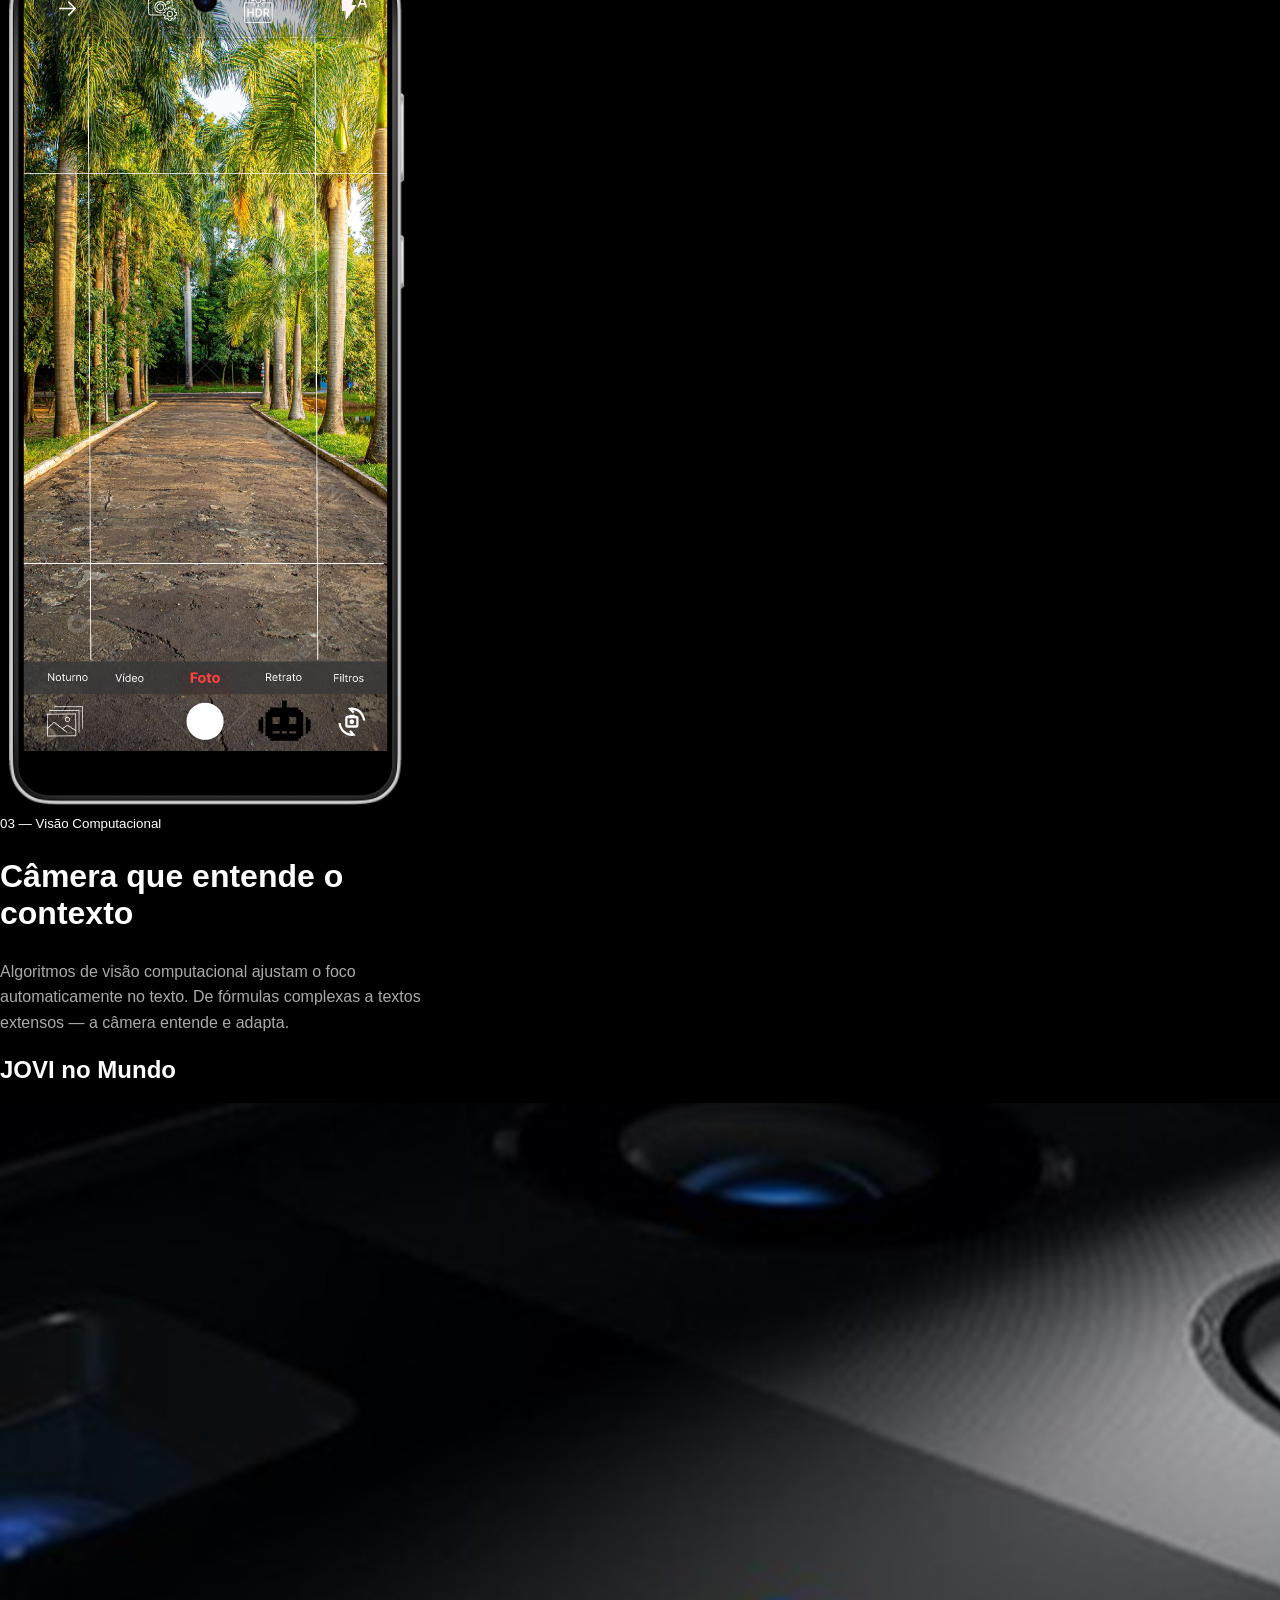
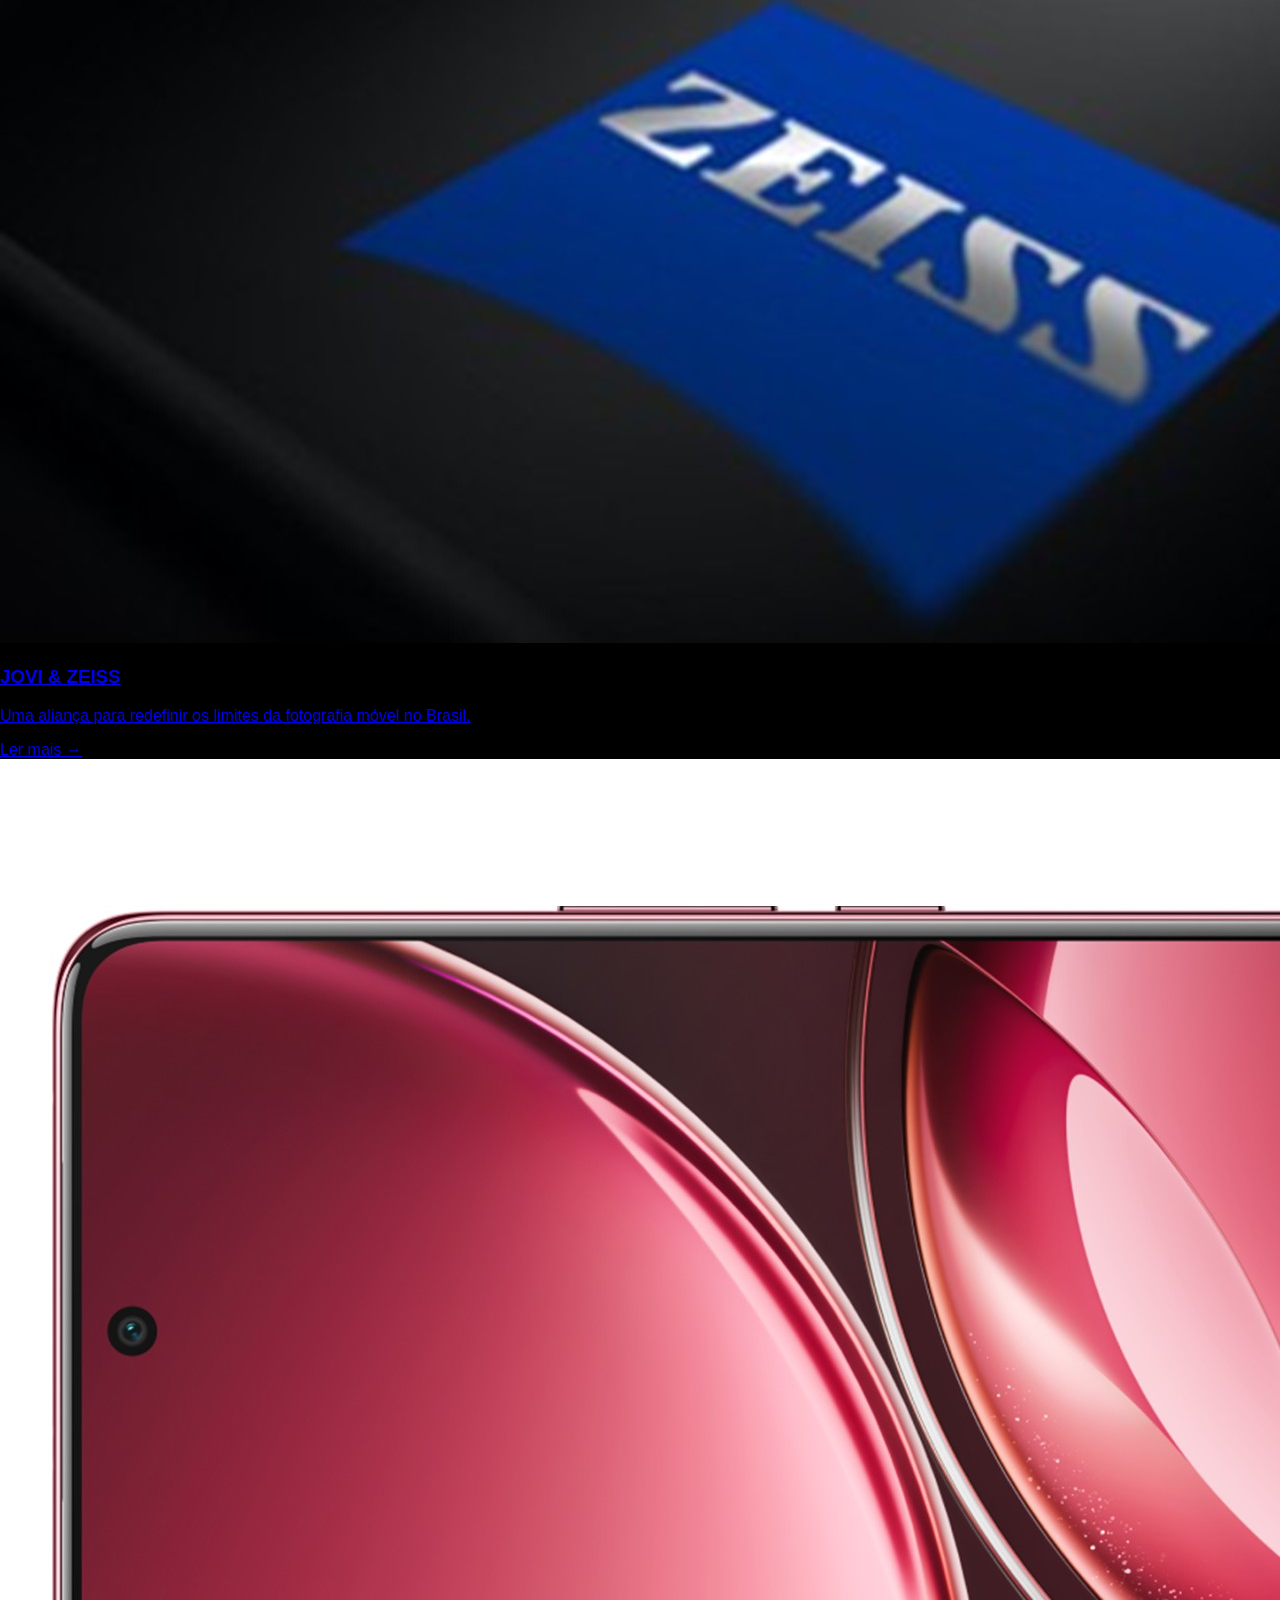
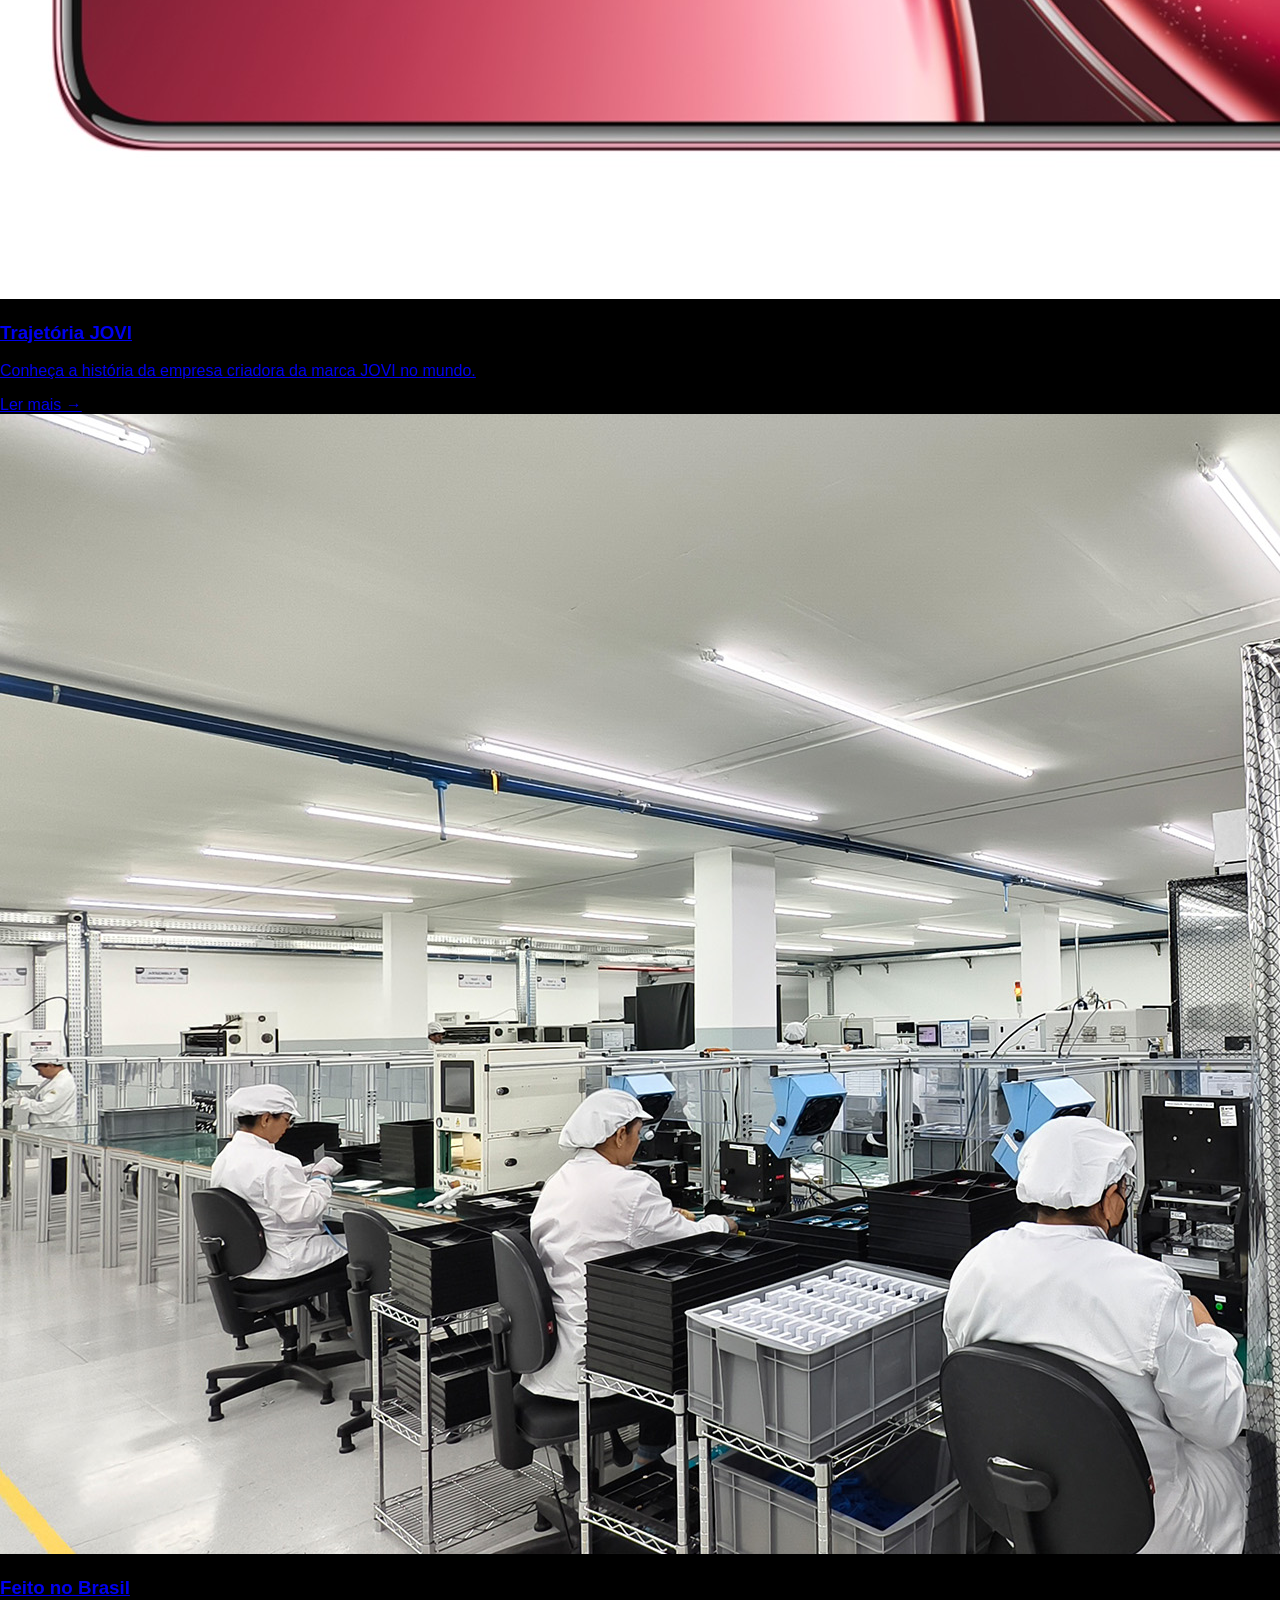
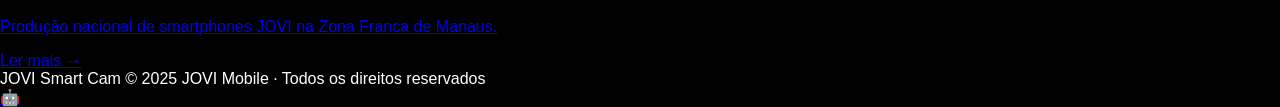
==== commit 96fdc812: "Update index.html" ====
--- a/index.html
+++ b/index.html
@@ -1,115 +1,159 @@
 <!DOCTYPE html>
 <html lang="pt-br">
 <head>
-<meta charset="UTF-8">
-<meta name="viewport" content="width=device-width, initial-scale=1.0">
-<title>JOVI Smart Cam</title>
+  <meta charset="UTF-8">
+  <meta name="viewport" content="width=device-width, initial-scale=1.0">
+  <title>JOVI Smart Cam</title>
 
-<link rel="stylesheet" href="style.css">
+
+  <link rel="preconnect" href="https://fonts.googleapis.com">
+  <link href="https://fonts.googleapis.com/css2?family=Bebas+Neue&family=Nunito:wght@300;400;600&display=swap" rel="stylesheet">
+
+
+  <link rel="stylesheet" href="style.css">
 </head>
 
 <body>
 
-<!-- HERO -->
-<section class="hero">
-    <img src="nova.png" class="animar">
 
-    <h1 class="animar">JOVI Smart Cam</h1>
 
-    <p class="animar">
-   Veja. Entenda. Aprenda
-    </p>
-</section>
+  <section class="hero">
+    <span class="badge">JOVI AI Vision · Smart Cam</span>
+    <img src="nova.png" alt="JOVI Smart Cam" class="foto-celular">
+    <h1>JOVI Smart Cam</h1>
+    <p>Veja &nbsp;·&nbsp; Entenda &nbsp;·&nbsp; Aprenda</p>
+    <div class="botoes">
+      <a href="assistente.html" class="btn-azul" target="_blank">🤖 Experimente a IA</a>
+      <a href="#funcionalidades" class="btn-branco">Saiba mais</a>
+    </div>
+  </section>
 
-<section class="bloco-simples">
-    <div class="secao">
-        <div class="texto">
-            <h2>IA Pick e Nitidez</h2>
-            <p>Após a captura, o JOVI AI Vision entra em ação com o recurso "IA Pick". Ele analisa automaticamente a sequência de imagens capturadas e identifica a foto mais nítida para você. Além disso, o sistema aplica filtros otimizados especificamente para a leitura de textos, garantindo que o conteúdo do quadro ou slide esteja sempre legível.
-Com apenas um toque, você transforma fotos de sala de aula em um caderno digital nítido, sem a frustração de imagens borradas ou fora de foco. A IA entende o contexto acadêmico e adapta o processamento para entregar qualidade profissional sem que você precise entender de fotografia.</p>
+
+
+  <div class="numeros">
+    <div class="numero">
+      <strong>IA</strong>
+      <span>Pick Automático</span>
+    </div>
+    <div class="numero">
+      <strong>4K</strong>
+      <span>Captura Acadêmica</span>
+    </div>
+    <div class="numero">
+      <strong>0ms</strong>
+      <span>Análise em Tempo Real</span>
+    </div>
+    <div class="numero">
+      <strong>ZEISS</strong>
+      <span>Óptica Certificada</span>
+    </div>
+  </div>
+
+
+
+  <section class="funcionalidades" id="funcionalidades">
+
+    <div class="linha">
+      <img src="cachhoro.png" alt="IA Pick">
+      <div class="texto">
+        <small>01 — IA Pick</small>
+        <h2>Nitidez que a IA escolhe por você</h2>
+        <p>O JOVI AI Vision analisa automaticamente cada sequência de imagens e seleciona a foto mais nítida. Filtros otimizados garantem que o quadro ou slide seja sempre legível.</p>
+      </div>
+    </div>
+
+    <div class="linha invertido">
+      <img src="grava.png" alt="Enquadramento">
+      <div class="texto">
+        <small>02 — Enquadramento</small>
+        <h2>Nenhum detalhe fora do quadro</h2>
+        <p>Em tempo real, a IA identifica os limites do slide e sugere o enquadramento ideal. Correção automática de iluminação mesmo em salas escuras.</p>
+      </div>
+    </div>
+
+    <div class="linha">
+      <img src="nova.png" alt="Câmera Acadêmica">
+      <div class="texto">
+        <small>03 — Visão Computacional</small>
+        <h2>Câmera que entende o contexto</h2>
+        <p>Algoritmos de visão computacional ajustam o foco automaticamente no texto. De fórmulas complexas a textos extensos — a câmera entende e adapta.</p>
+      </div>
+    </div>
+
+  </section>
+
+
+
+  <section class="noticias">
+
+    <h2>JOVI no Mundo</h2>
+
+    <div class="grade">
+
+      <a href="https://www.jovimobile.com/br/about-jovi/news/jovi-zeiss-fotografia" target="_blank" class="card">
+        <img src="zeiss.jpg" alt="JOVI e ZEISS">
+        <div class="card-info">
+          <h3>JOVI & ZEISS</h3>
+          <p>Uma aliança para redefinir os limites da fotografia móvel no Brasil.</p>
+          <span class="link">Ler mais →</span>
         </div>
-        <img src="cachhoro.png" class="animar">
+      </a>
+
+      <a href="https://www.jovimobile.com/br/about-jovi/news/historia-da-jovi-no-mundo" target="_blank" class="card">
+        <img src="jvo.jpg" alt="História da JOVI">
+        <div class="card-info">
+          <h3>Trajetória JOVI</h3>
+          <p>Conheça a história da empresa criadora da marca JOVI no mundo.</p>
+          <span class="link">Ler mais →</span>
+        </div>
+      </a>
+
+      <a href="https://www.jovimobile.com/br/about-jovi/news/producao-nacional-brasil" target="_blank" class="card">
+        <img src="manaus.jpg" alt="Produção Nacional">
+        <div class="card-info">
+          <h3>Feito no Brasil</h3>
+          <p>Produção nacional de smartphones JOVI na Zona Franca de Manaus.</p>
+          <span class="link">Ler mais →</span>
+        </div>
+      </a>
+
     </div>
-</section>
 
-<section class="bloco-simples">
-    <div class="secao reverso">
-        <img src="grava.png" class="animar">
-        <div class="texto">
-            <h2>Sugestão de Enquadramento</h2>
-            <p>O JOVI AI Vision atua em tempo real para que você não perca nenhum detalhe da explicação. Ele identifica os limites do slide ou do quadro e sugere o enquadramento ideal para garantir que nenhum conteúdo importante seja cortado da sua foto
-                .
-Durante o uso, a inteligência artificial também realiza a correção automática de iluminação, sendo ideal para capturar informações claras mesmo em salas de aula mais escuras ou com luzes desequilibradas. Com isso, o smartphone se torna uma ferramenta de produtividade que entende as necessidades do estudante moderno.</p>
-        </div>
-    </div>
-</section>
+  </section>
 
-<section class="bloco-simples">
-    <div class="secao reverso">
-        <img src="nova.png" class="animar">
-        <div class="texto">
-            <h2>Câmera Acadêmica</h2>
-            <p>A câmera do JOVI AI Vision foi projetada para capturar o momento perfeito com máxima inteligência. Graças aos algoritmos de visão computacional desenvolvidos pela Troia, a interface permite que o aluno foque na matéria enquanto a tecnologia cuida da captura técnica.
-Integrada ao hardware da JOVI, a IA analisa a profundidade e os elementos do ambiente em tempo real para ajustar automaticamente o foco no texto. Seja para registrar fórmulas complexas ou textos extensos, a câmera entende o contexto e adapta o processamento para entregar resultados que economizam tempo e eliminam a dor de perder informações importantes.</p>
-        </div>
-    </div>
-</section>
 
-<!-- SEÇÃO 1 -->
-<a href="https://www.jovimobile.com/br/about-jovi/news/jovi-zeiss-fotografia" target="_blank" class="bloco">
-    <section class="secao">
-        <div class="texto">
-            <h2>JOVI e ZEISS: inovação em fotografia móvel no Brasil</h2>
-            <p>Uma aliança para redefinir os limites da fotografia móvel</p>
-        </div>
-        <img src="zeiss.jpg">
-    </section>
-</a>
 
-<!-- SEÇÃO 2 -->
-<a href="https://www.jovimobile.com/br/about-jovi/news/historia-da-jovi-no-mundo" target="_blank" class="bloco">
-    <section class="secao reverso">
-        <img src="jvo.jpg">
-        <div class="texto">
-            <h2>Conheça a trajetória da vivo Mobile Communication Co., Ltd., criadora da marca JOVI</h2>
-            <p>CONHEÇA A HISTORIA DA EMPRESA QUE IRA REVOLUCIONAR AS CAMERAS</p>
-        </div>
-    </section>
-</a>
+  <footer>
+    <span class="nome-marca">JOVI Smart Cam</span>
+    <span class="direitos">© 2025 JOVI Mobile · Todos os direitos reservados</span>
+  </footer>
 
-<!-- SEÇÃO 3 -->
-<a href="https://www.jovimobile.com/br/about-jovi/news/producao-nacional-brasil" target="_blank" class="bloco">
-    <section class="secao">
-        <div class="texto">
-            <h2>Saiba mais sobre a produção nacional de Smartphones da JOVI na Zona Franca de Manaus</h2>
-            <p>CONHEÇA A FABRICA BRASILEIRA</p>
-        </div>
-        <img src="manaus.jpg">
-    </section>
-</a>
 
-<!-- BOTÃO -->
-<a href="assistente.html" target="_blank">
-    <div class="botao">🤖</div>
-</a>
 
-<script>
-const elementos = document.querySelectorAll('.animar');
+  <a href="assistente.html" target="_blank" class="flutuante">🤖</a>
 
-function ativar() {
-    elementos.forEach(el => {
-        const pos = el.getBoundingClientRect().top;
-        const tela = window.innerHeight;
 
-        if (pos < tela - 100) {
-            el.classList.add('ativo');
+
+  <script>
+
+    var itens = document.querySelectorAll('.linha, .card');
+
+    function checarScroll() {
+      for (var i = 0; i < itens.length; i++) {
+        var posicao = itens[i].getBoundingClientRect().top;
+        var tela = window.innerHeight;
+
+        if (posicao < tela - 80) {
+          itens[i].classList.add('ativo');
         }
-    });
-}
+      }
+    }
 
-window.addEventListener('load', ativar);
-window.addEventListener('scroll', ativar);
-</script>
+    window.addEventListener('load', checarScroll);
+    window.addEventListener('scroll', checarScroll);
+
+  </script>
+
 
 </body>
 </html>
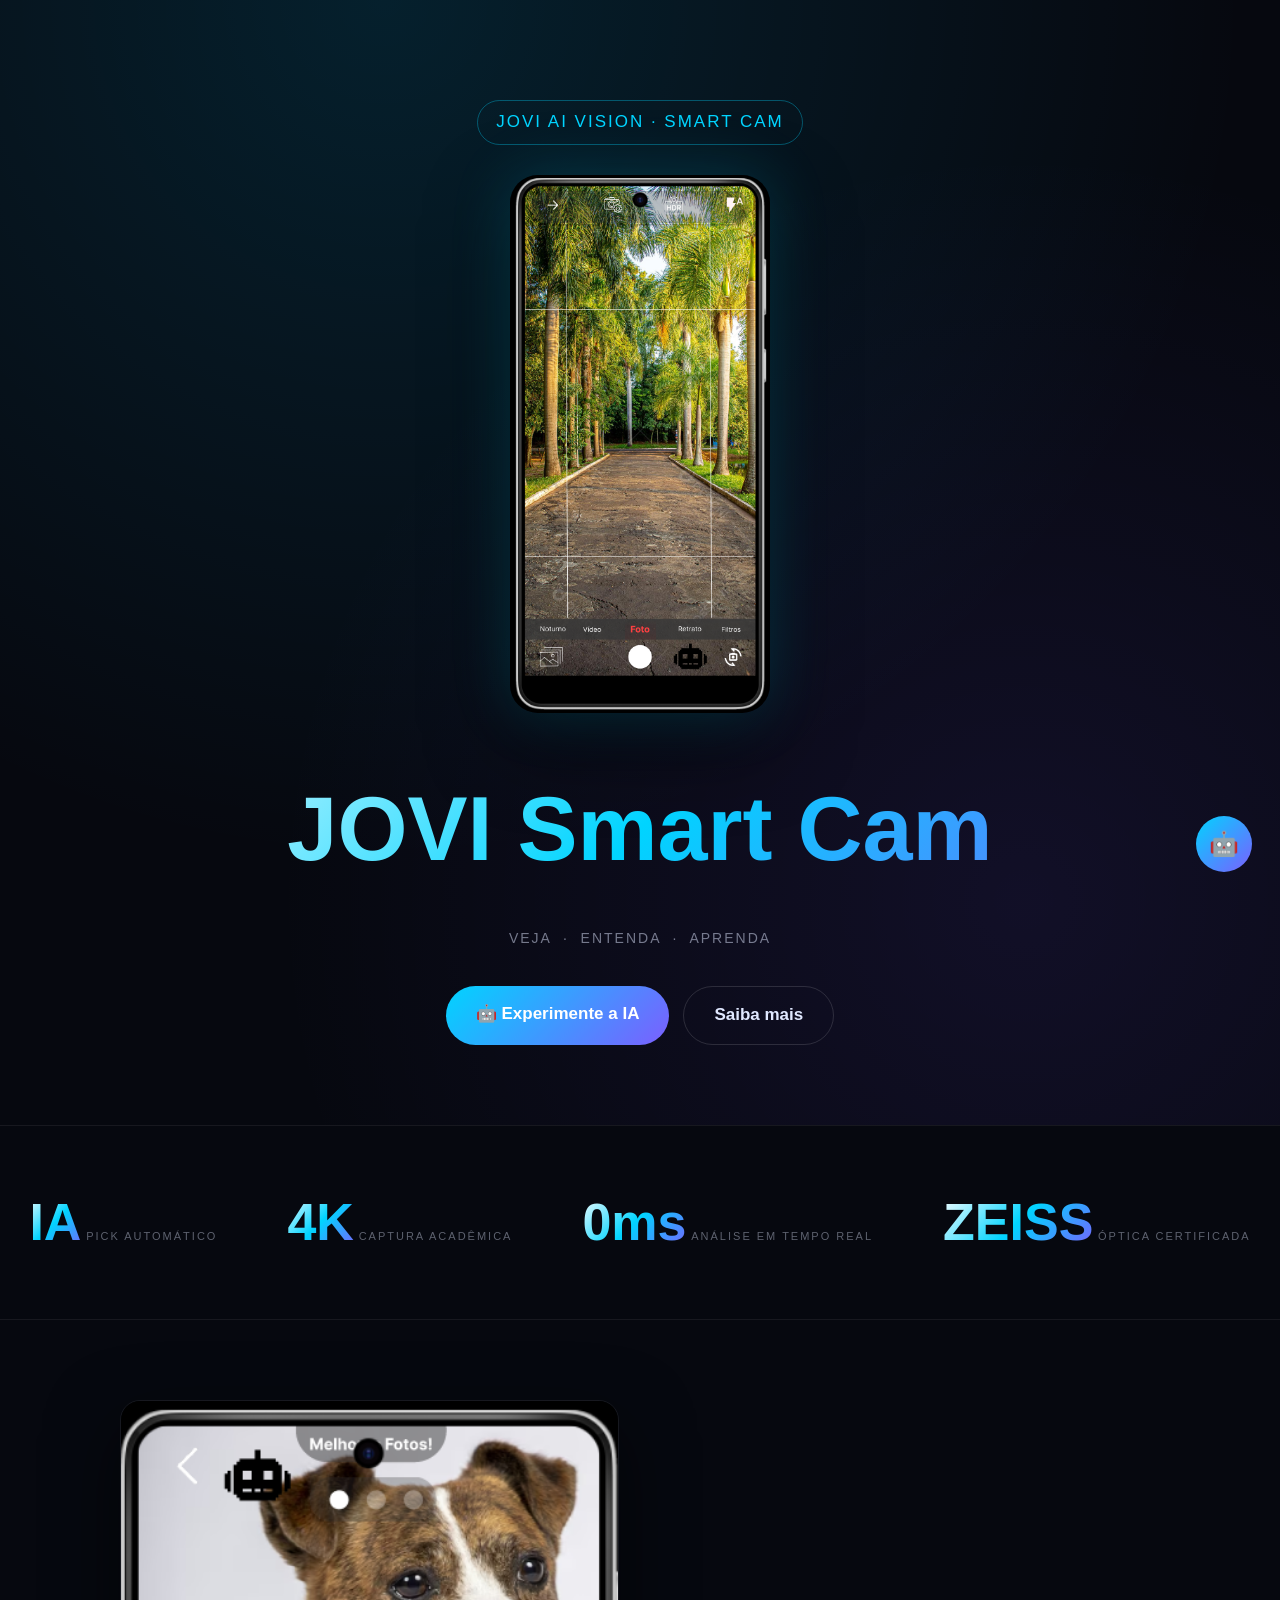
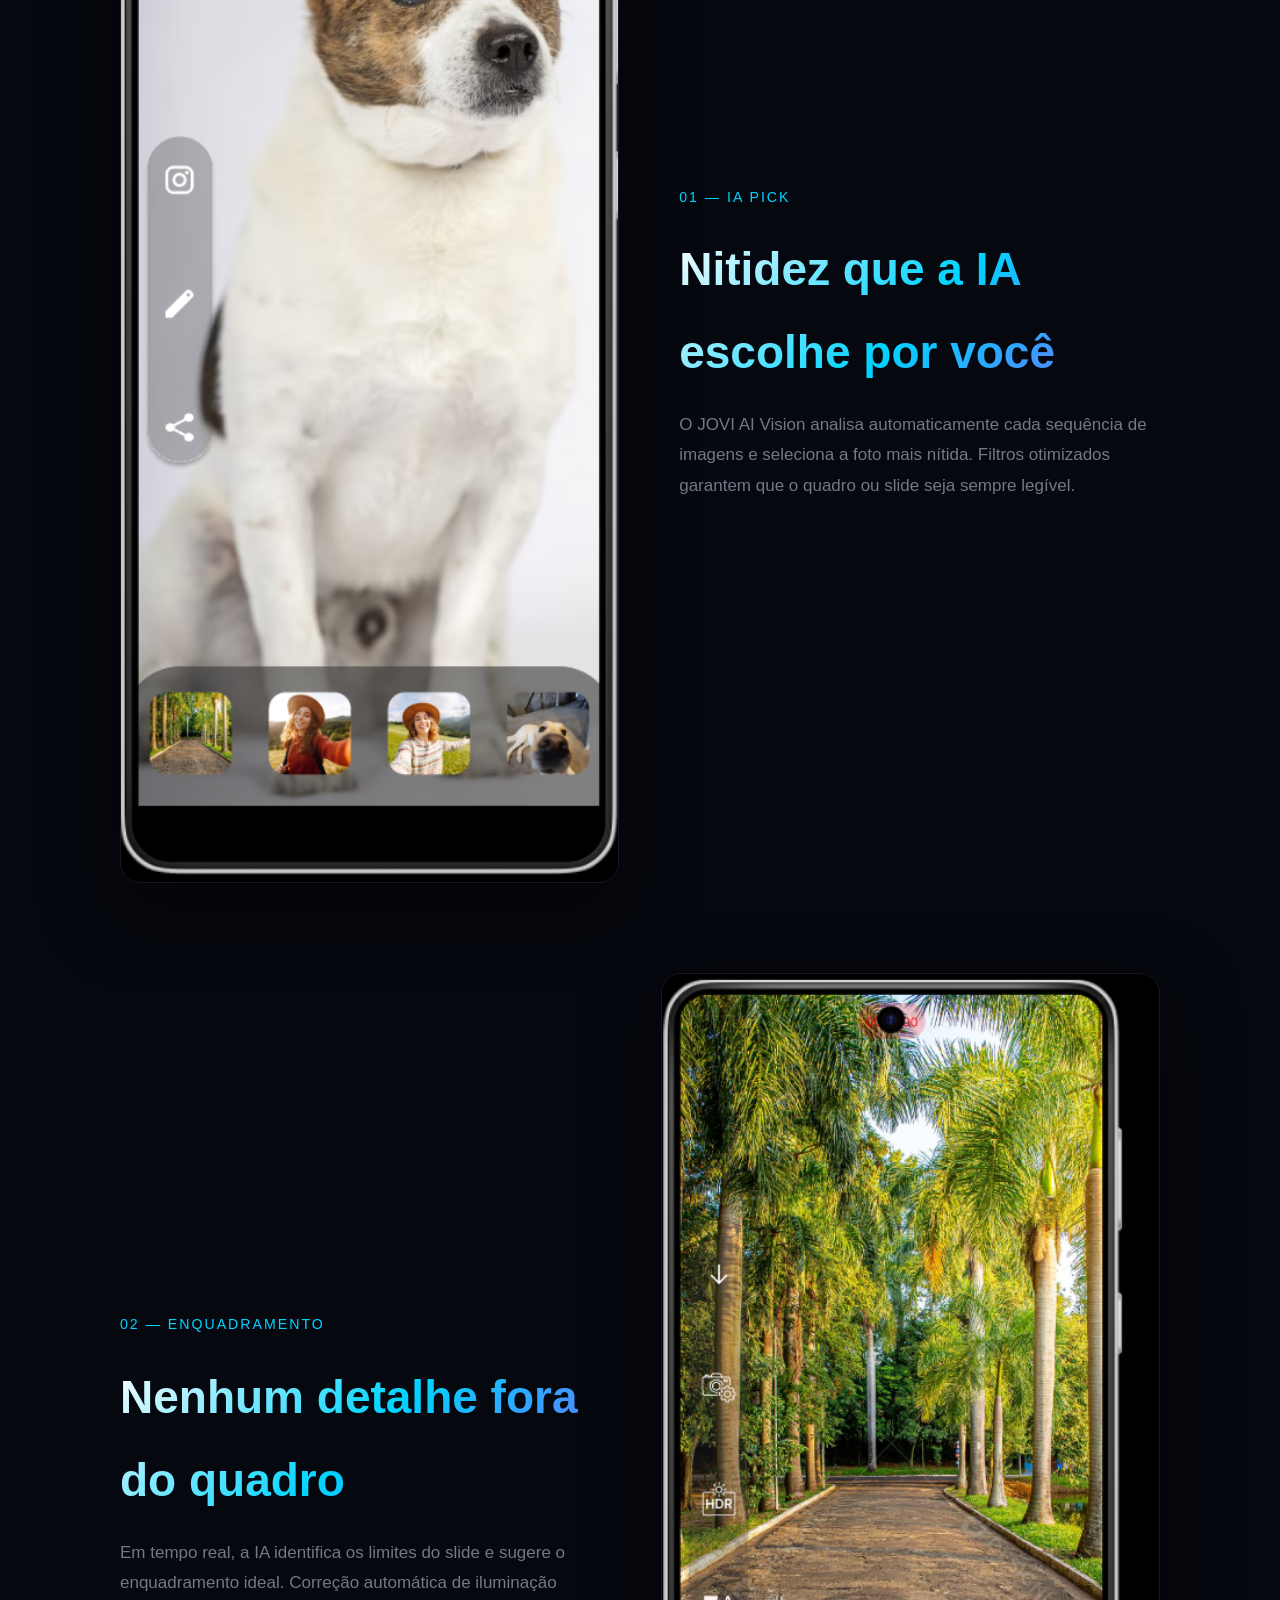
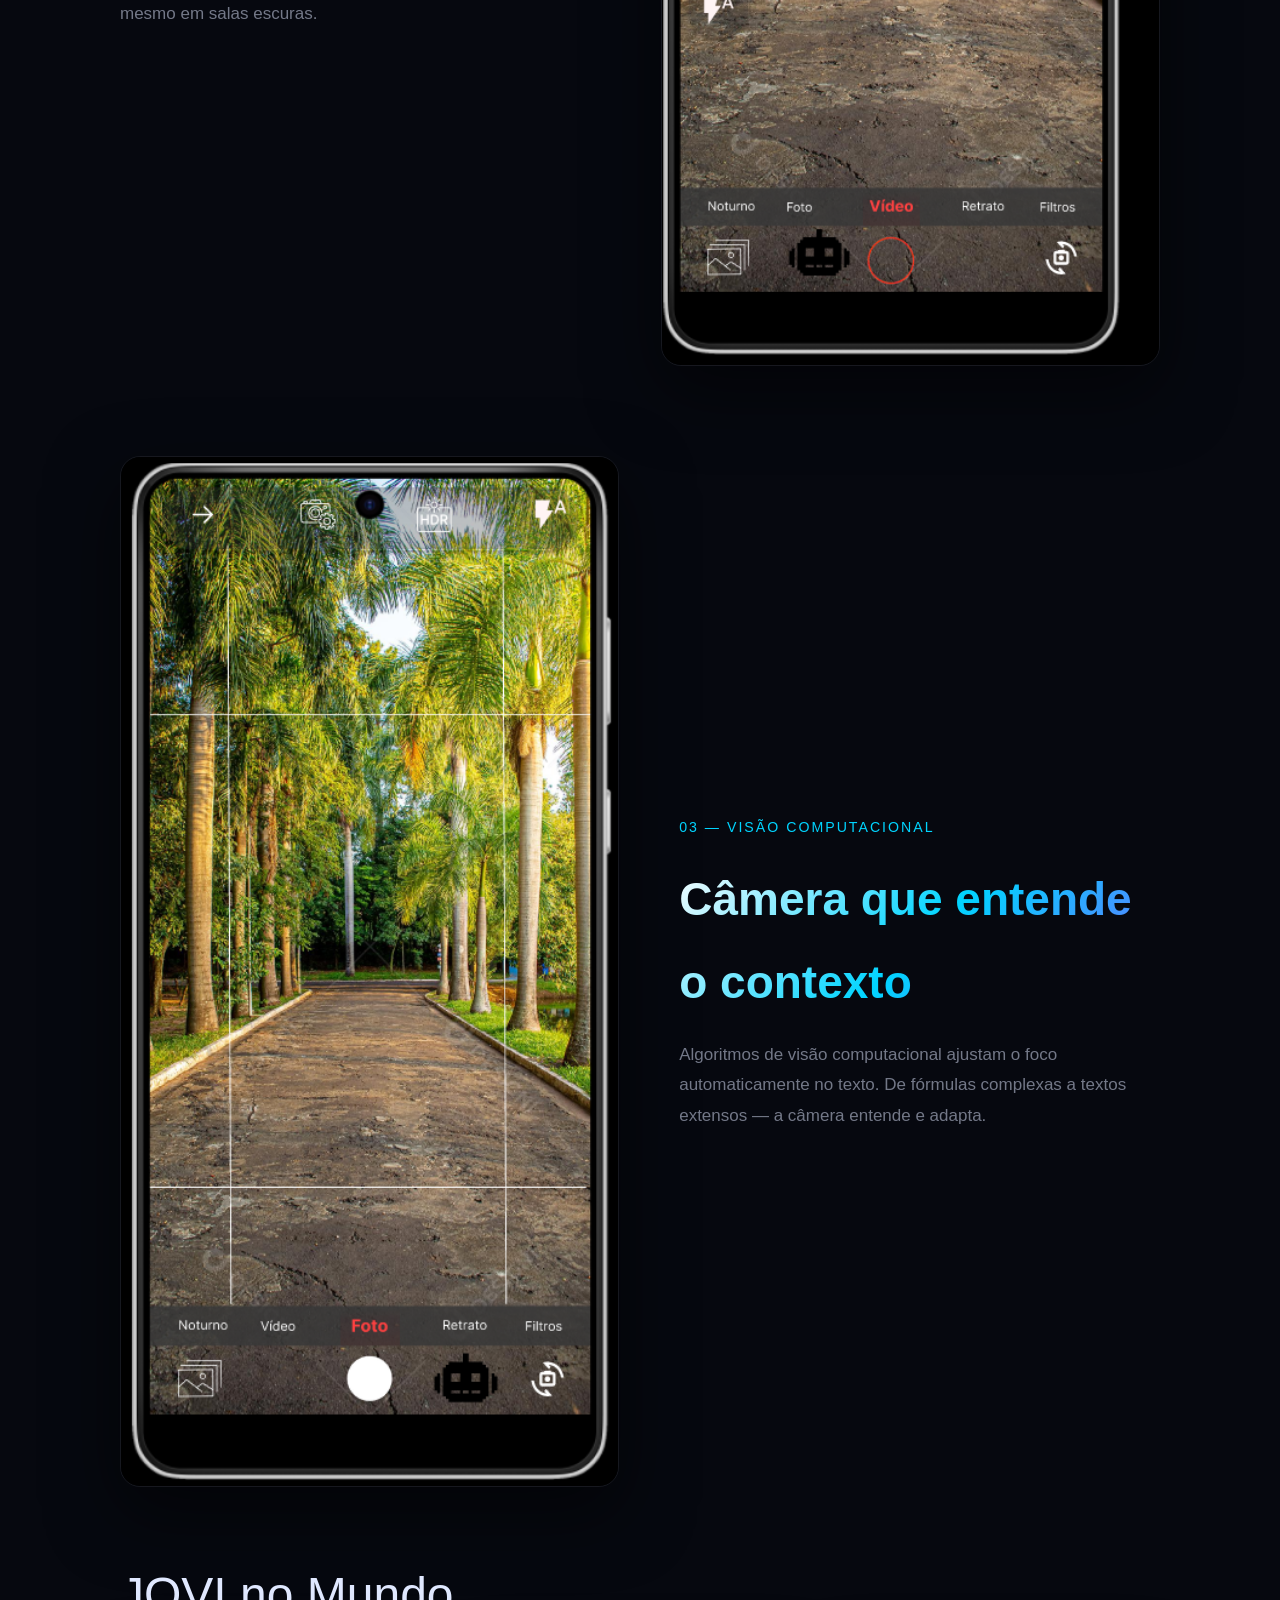
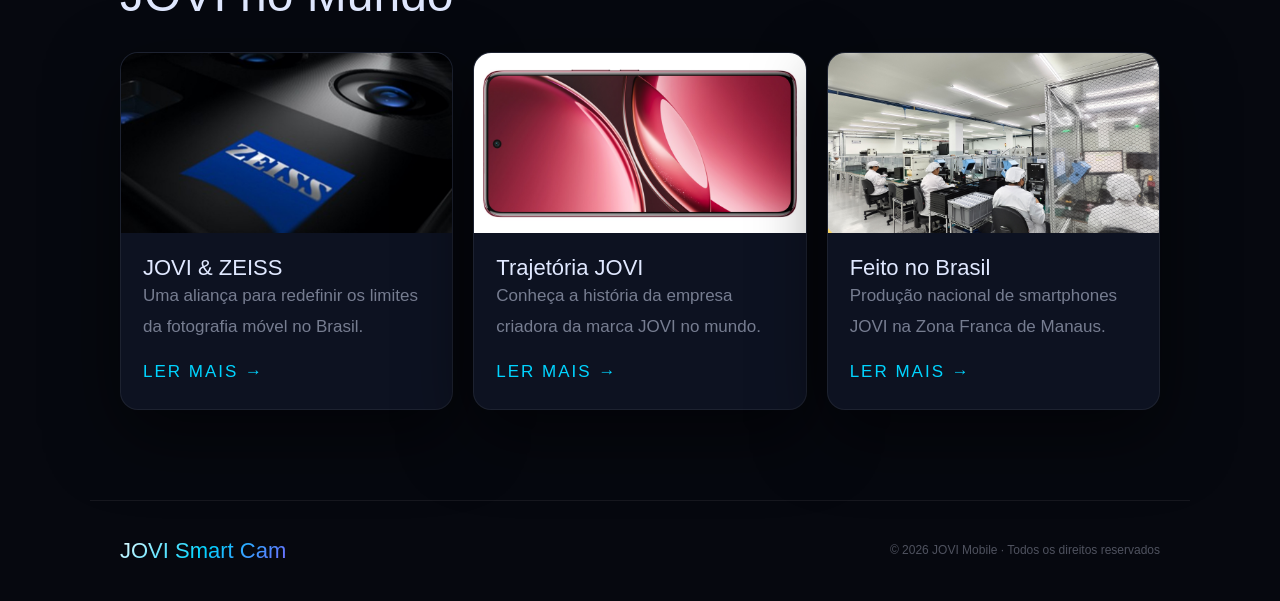
==== commit 78d15955: "Update index.html" ====
--- a/index.html
+++ b/index.html
@@ -125,7 +125,7 @@
 
   <footer>
     <span class="nome-marca">JOVI Smart Cam</span>
-    <span class="direitos">© 2025 JOVI Mobile · Todos os direitos reservados</span>
+    <span class="direitos">© 2026 JOVI Mobile · Todos os direitos reservados</span>
   </footer>
 
 
--- a/style.css
+++ b/style.css
@@ -1,150 +1,208 @@
-/* RESET BÁSICO */
-body {
-    margin: 0;
-    font-family: Arial, sans-serif;
-    background: #000;
-    color: white;
-}
-
-/* HERO */
-.hero {
-    height: 100vh;
-    display: flex;
-    flex-direction: column;
-    justify-content: center;
-    align-items: center;
-    background: #000;
-}
-
-.hero img {
-    width: 350px;
-    margin-bottom: 40px;
-}
-
-.hero h1 {
-    font-size: 36px;
-}
-
-.hero p {
-    color: #aaa;
-}
-
-/* ANIMAÇÃO */
-.animar {
-    opacity: 0;
-    transform: translateY(50px);
-    transition: 1s ease;
-}
-
-.animar.ativo {
-    opacity: 1;
-    transform: translateY(0);
-}
-
-/* BLOCOS SIMPLES */
-.bloco-simples {
-    padding: 100px 10%;
-}
-
-/* BLOCO CLICÁVEL */
-.bloco {
-    text-decoration: none;
-    color: white;
-    display: block;
-}
-
-/* SEÇÃO */
-.secao {
-    display: flex;
-    align-items: center;
-    justify-content: space-between;
-    gap: 60px;
-    min-height: 100vh;
-    padding: 100px 10%;
-    transition: 0.5s;
-}
-
-/* INVERTE LADO */
-.reverso {
-    flex-direction: row-reverse;
-}
-
-/* TEXTO */
-.texto {
-    max-width: 450px;
-}
-
-.texto h2 {
-    font-size: 32px;
-}
-
-.texto p {
-    color: #aaa;
-    line-height: 1.6;
-}
-
-/* IMAGEM */
-.secao img {
-    width: 320px;
-    border-radius: 20px;
-    transition: 0.4s;
-}
-
-/* HOVER */
-.bloco:hover img {
-    transform: scale(1.05);
-}
-
-.bloco:hover {
-    background: #111;
-}
-
-/* BOTÃO IA */
-.botao {
-    position: fixed;
-    bottom: 30px;
-    right: 30px;
-    background: linear-gradient(135deg, #00ff88, #00cc66);
-    width: 60px;
-    height: 60px;
-    border-radius: 50%;
-    display: flex;
-    align-items: center;
-    justify-content: center;
-    font-size: 28px;
-    box-shadow: 0 0 15px #00ff88;
-    cursor: pointer;
-}
-
-/* ========================= */
-/* 🎨 CORES DIFERENTES (CHAVE) */
-/* ========================= */
-
-/* BLOCO 1 */
-.bloco:nth-of-type(1) {
-    background: #0f172a; /* azul escuro */
-}
-
-/* BLOCO 2 */
-.bloco:nth-of-type(2) {
-    background: #111827; /* azul/cinza */
-}
-
-/* BLOCO 3 */
-.bloco:nth-of-type(3) {
-    background: #1f2937; /* cinza premium */
-}
-
-/* BLOCOS SIMPLES */
-.bloco-simples:nth-of-type(1) {
-    background: #0b0b0b;
-}
-
-.bloco-simples:nth-of-type(2) {
-    background: #111;
-}
-
-/* TRANSIÇÃO SUAVE */
-.secao {
-    transition: background 0.5s ease, transform 0.3s ease;
+*{margin:0;padding:0;box-sizing:border-box}
+body{
+  background:#06080f;
+  color:#e0e8ff;
+  font:17px/1.8 Nunito,sans-serif
+}
+a{text-decoration:none;color:inherit}
+img{max-width:100%;display:block}
+
+.hero{
+  text-align:center;
+  padding:100px 20px 80px;
+  background:
+  radial-gradient(circle at 30% 0%,#00c8ff20,transparent 60%),
+  radial-gradient(circle at 80% 80%,#7850ff1a,transparent 55%)
+}
+
+.hero h1,.texto h2,.numero strong,.nome-marca{
+  font-family:'Bebas Neue',sans-serif;
+  background:linear-gradient(135deg,#fff,#00d4ff,#7b5fff);
+  -webkit-background-clip:text;
+  color:transparent
+}
+
+.badge,.hero p,.numero span,.texto small,.card-info .link{
+  text-transform:uppercase;
+  letter-spacing:2px
+}
+
+.badge{
+  display:inline-block;
+  padding:6px 18px;
+  border:1px solid #00d4ff55;
+  border-radius:99px;
+  color:#00d4ff;
+  margin-bottom:30px
+}
+
+.foto-celular{
+  width:260px;
+  margin:0 auto 35px;
+  border-radius:28px;
+  box-shadow:0 0 60px #00d4ff33,0 30px 80px #0009
+}
+
+.hero h1{font-size:90px}
+.hero p{font-size:14px;color:#e0e8ff80;margin-top:16px}
+
+.botoes,.numeros,.linha,footer{
+  display:flex;
+  flex-wrap:wrap
+}
+
+.botoes{
+  justify-content:center;
+  gap:14px;
+  margin-top:35px
+}
+
+.btn-azul,.btn-branco{
+  padding:13px 30px;
+  border-radius:99px;
+  font-weight:600;
+  transition:.2s
+}
+
+.btn-azul{
+  background:linear-gradient(135deg,#00d4ff,#7b5fff);
+  color:#fff
+}
+
+.btn-branco{
+  border:1px solid #fff2
+}
+
+.btn-azul:hover,.btn-branco:hover,.card:hover{
+  transform:translateY(-3px)
+}
+
+.numeros{
+  justify-content:center;
+  gap:40px 70px;
+  padding:50px 20px;
+  border-block:1px solid #fff1
+}
+
+.numero{text-align:center}
+.numero strong{font-size:52px}
+.numero span{font-size:11px;color:#e0e8ff66}
+
+.funcionalidades,.noticias,footer{
+  max-width:1100px;
+  margin:auto
+}
+
+.funcionalidades{
+  padding:80px 30px;
+  display:grid;
+  gap:90px
+}
+
+.linha{
+  align-items:center;
+  gap:60px;
+  opacity:0;
+  transform:translateY(30px);
+  transition:.7s
+}
+
+.linha.ativo,.card.ativo{
+  opacity:1;
+  transform:none
+}
+
+.linha.invertido{flex-direction:row-reverse}
+
+.linha img,.card{
+  border:1px solid #fff1;
+  box-shadow:0 25px 70px #0008
+}
+
+.linha img{
+  width:48%;
+  border-radius:20px
+}
+
+.texto{flex:1}
+.texto small{color:#00d4ff}
+.texto h2{font-size:46px;margin:16px 0}
+.texto p,.card-info p{color:#e0e8ff80}
+
+.noticias{
+  padding:0 30px 90px
+}
+
+.noticias h2{
+  font:48px 'Bebas Neue',sans-serif;
+  margin-bottom:30px
+}
+
+.grade{
+  display:grid;
+  grid-template-columns:repeat(3,1fr);
+  gap:20px
+}
+
+.card{
+  background:#0d1221;
+  border-radius:18px;
+  overflow:hidden;
+  opacity:0;
+  transform:translateY(30px);
+  transition:.6s
+}
+
+.card img{
+  height:180px;
+  width:100%;
+  object-fit:cover
+}
+
+.card-info{padding:22px}
+.card-info h3{
+  font:22px 'Bebas Neue',sans-serif
+}
+
+.card-info .link{
+  display:inline-block;
+  margin-top:14px;
+  color:#00d4ff
+}
+
+footer{
+  justify-content:space-between;
+  align-items:center;
+  gap:10px;
+  padding:30px;
+  border-top:1px solid #fff1
+}
+
+.nome-marca{font-size:22px}
+.direitos{font-size:12px;color:#e0e8ff55}
+
+.flutuante{
+  position:fixed;
+  right:28px;
+  bottom:28px;
+  width:56px;
+  aspect-ratio:1;
+  border-radius:50%;
+  background:linear-gradient(135deg,#00d4ff,#7b5fff);
+  display:grid;
+  place-items:center;
+  font-size:24px;
+  z-index:999
+}
+
+@keyframes aparecer{
+  from{opacity:0;transform:translateY(25px)}
+}
+
+@media(max-width:768px){
+  .hero h1{font-size:60px}
+  .linha{flex-direction:column!important}
+  .linha img,.grade{width:100%}
+  .grade{grid-template-columns:1fr}
+  footer{flex-direction:column;text-align:center}
 }
